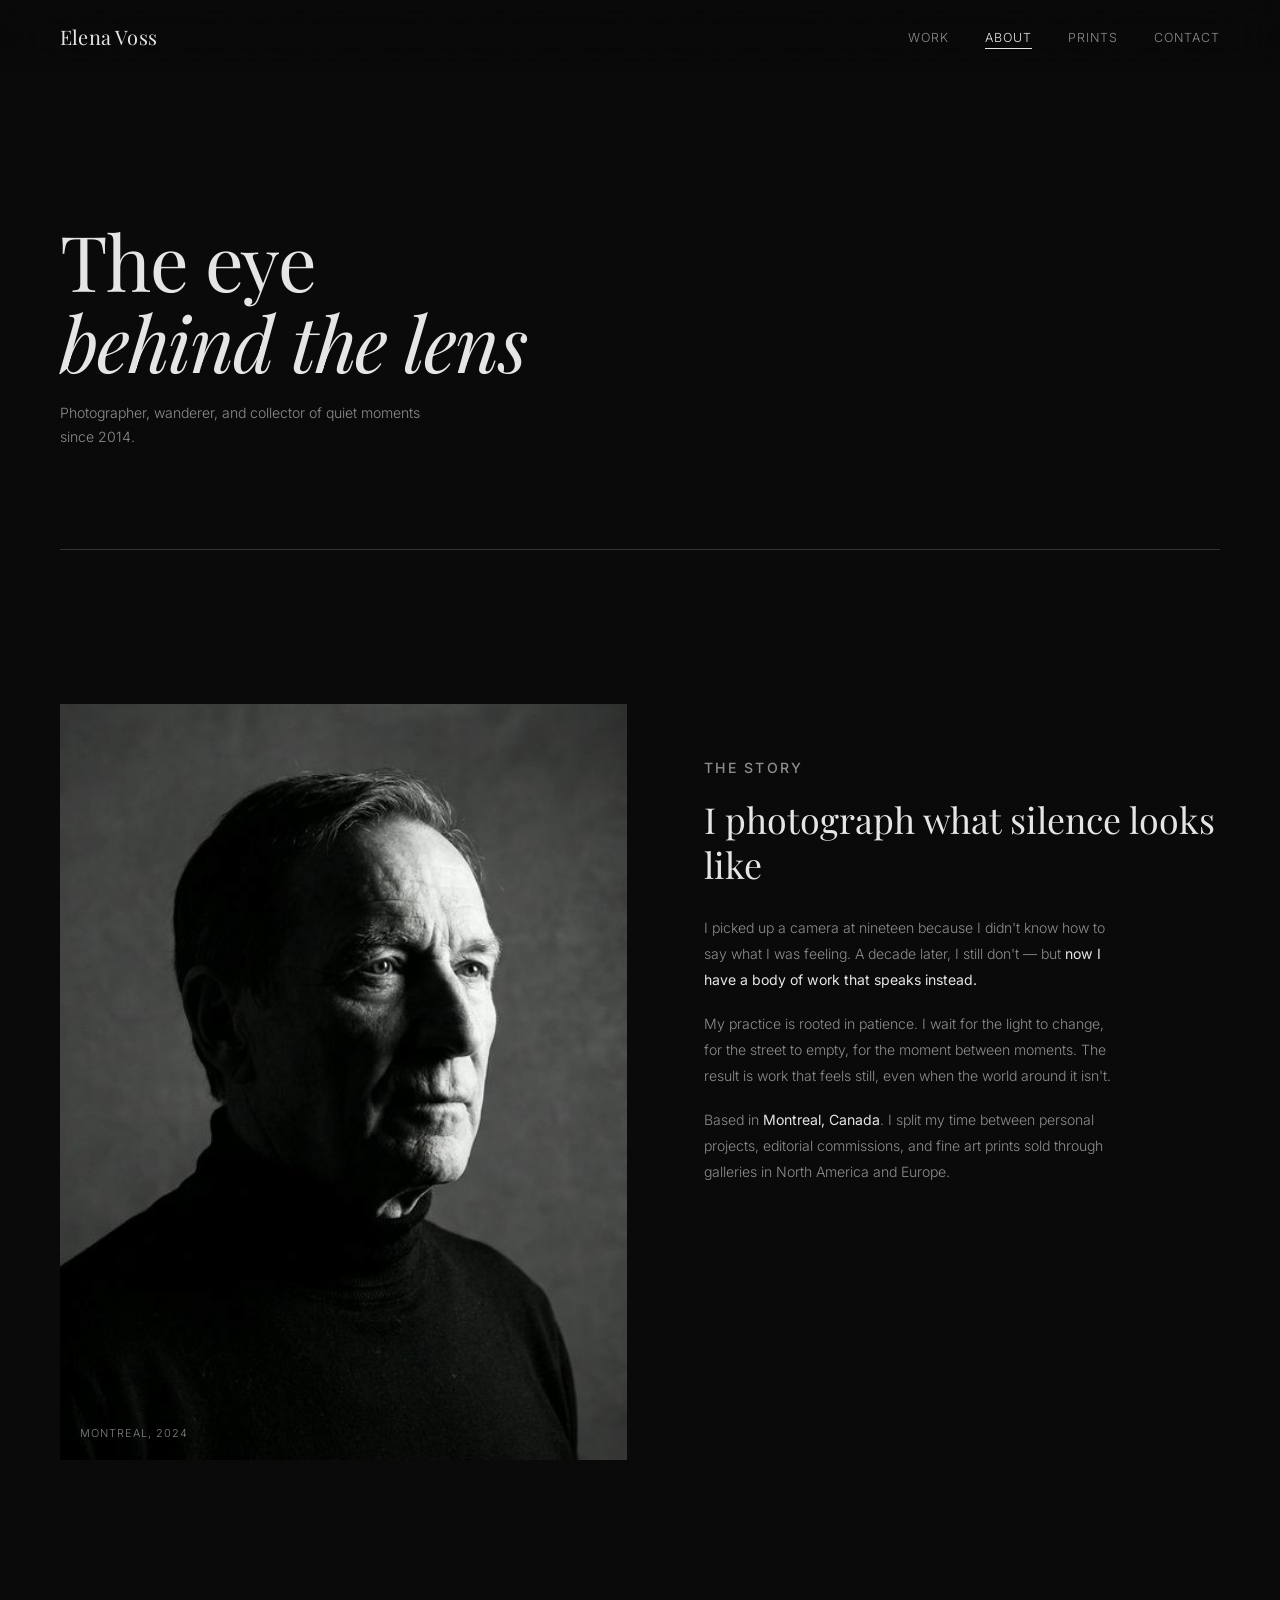
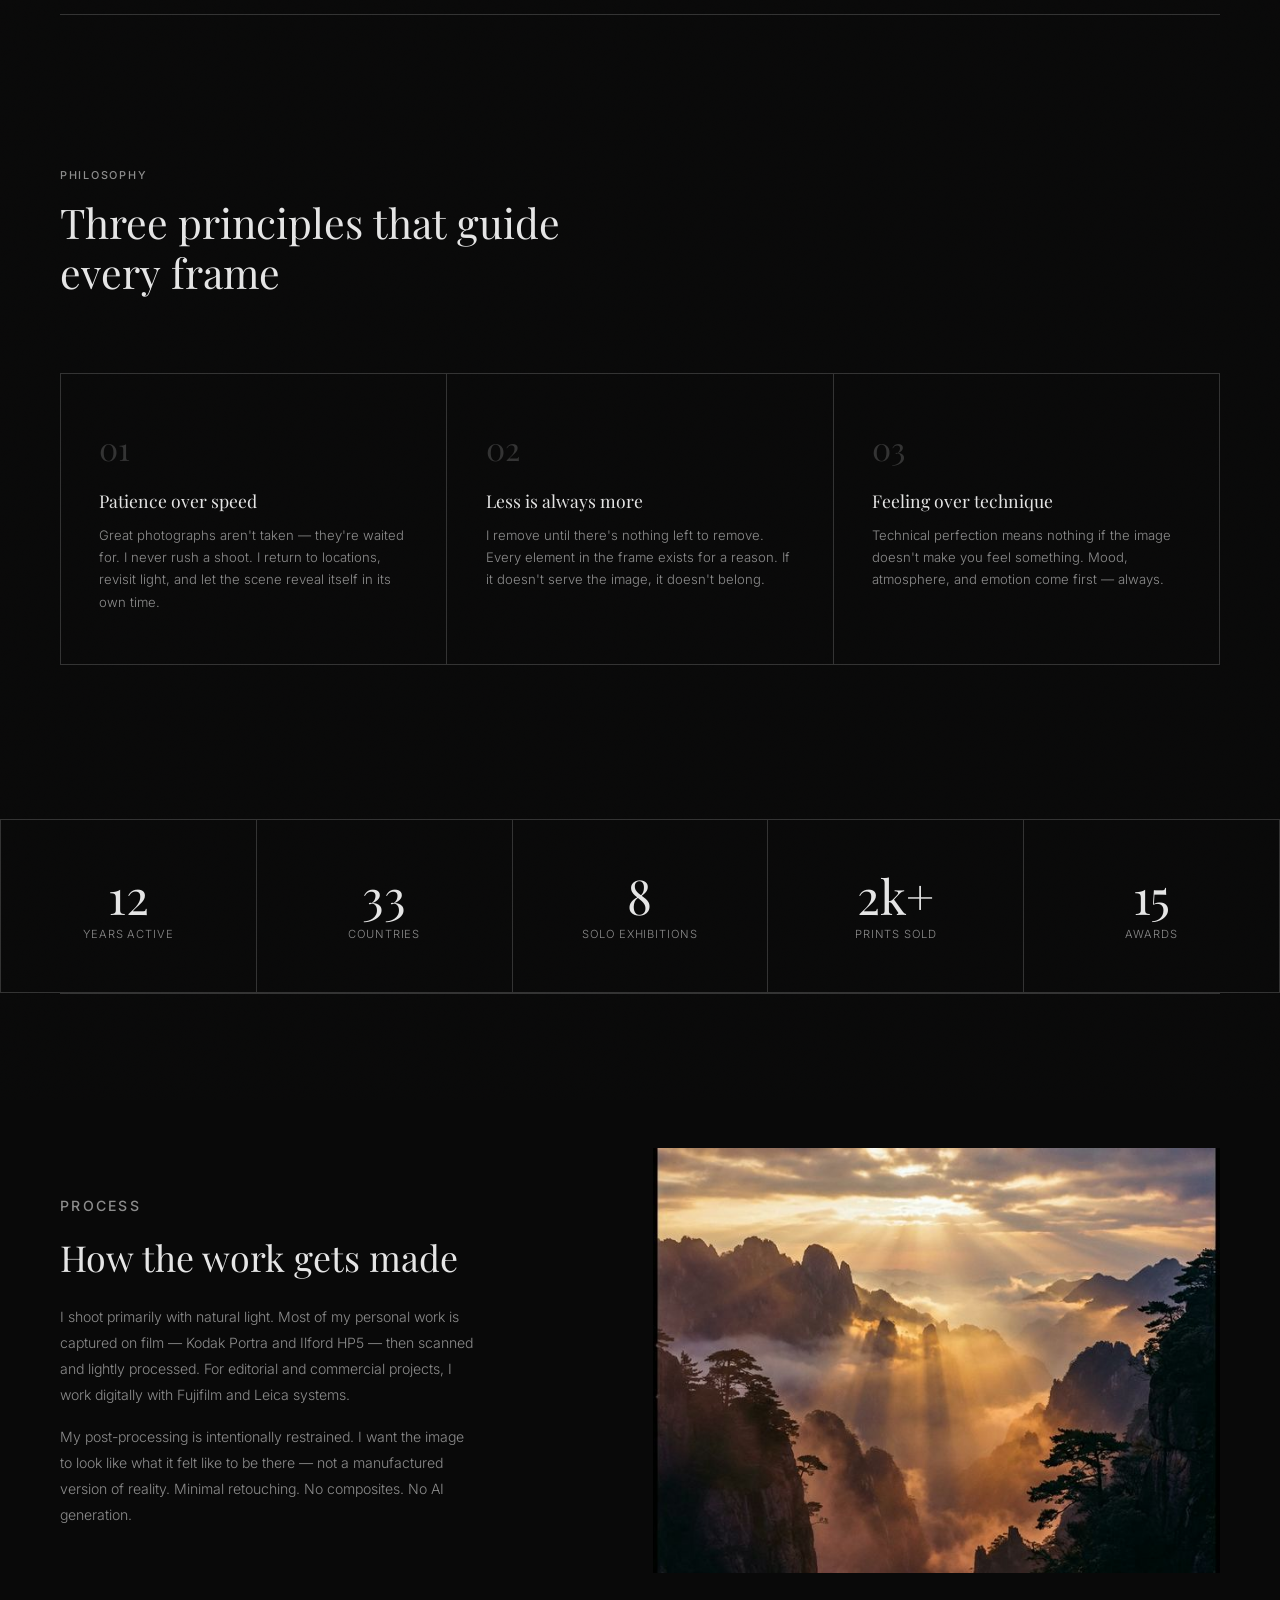
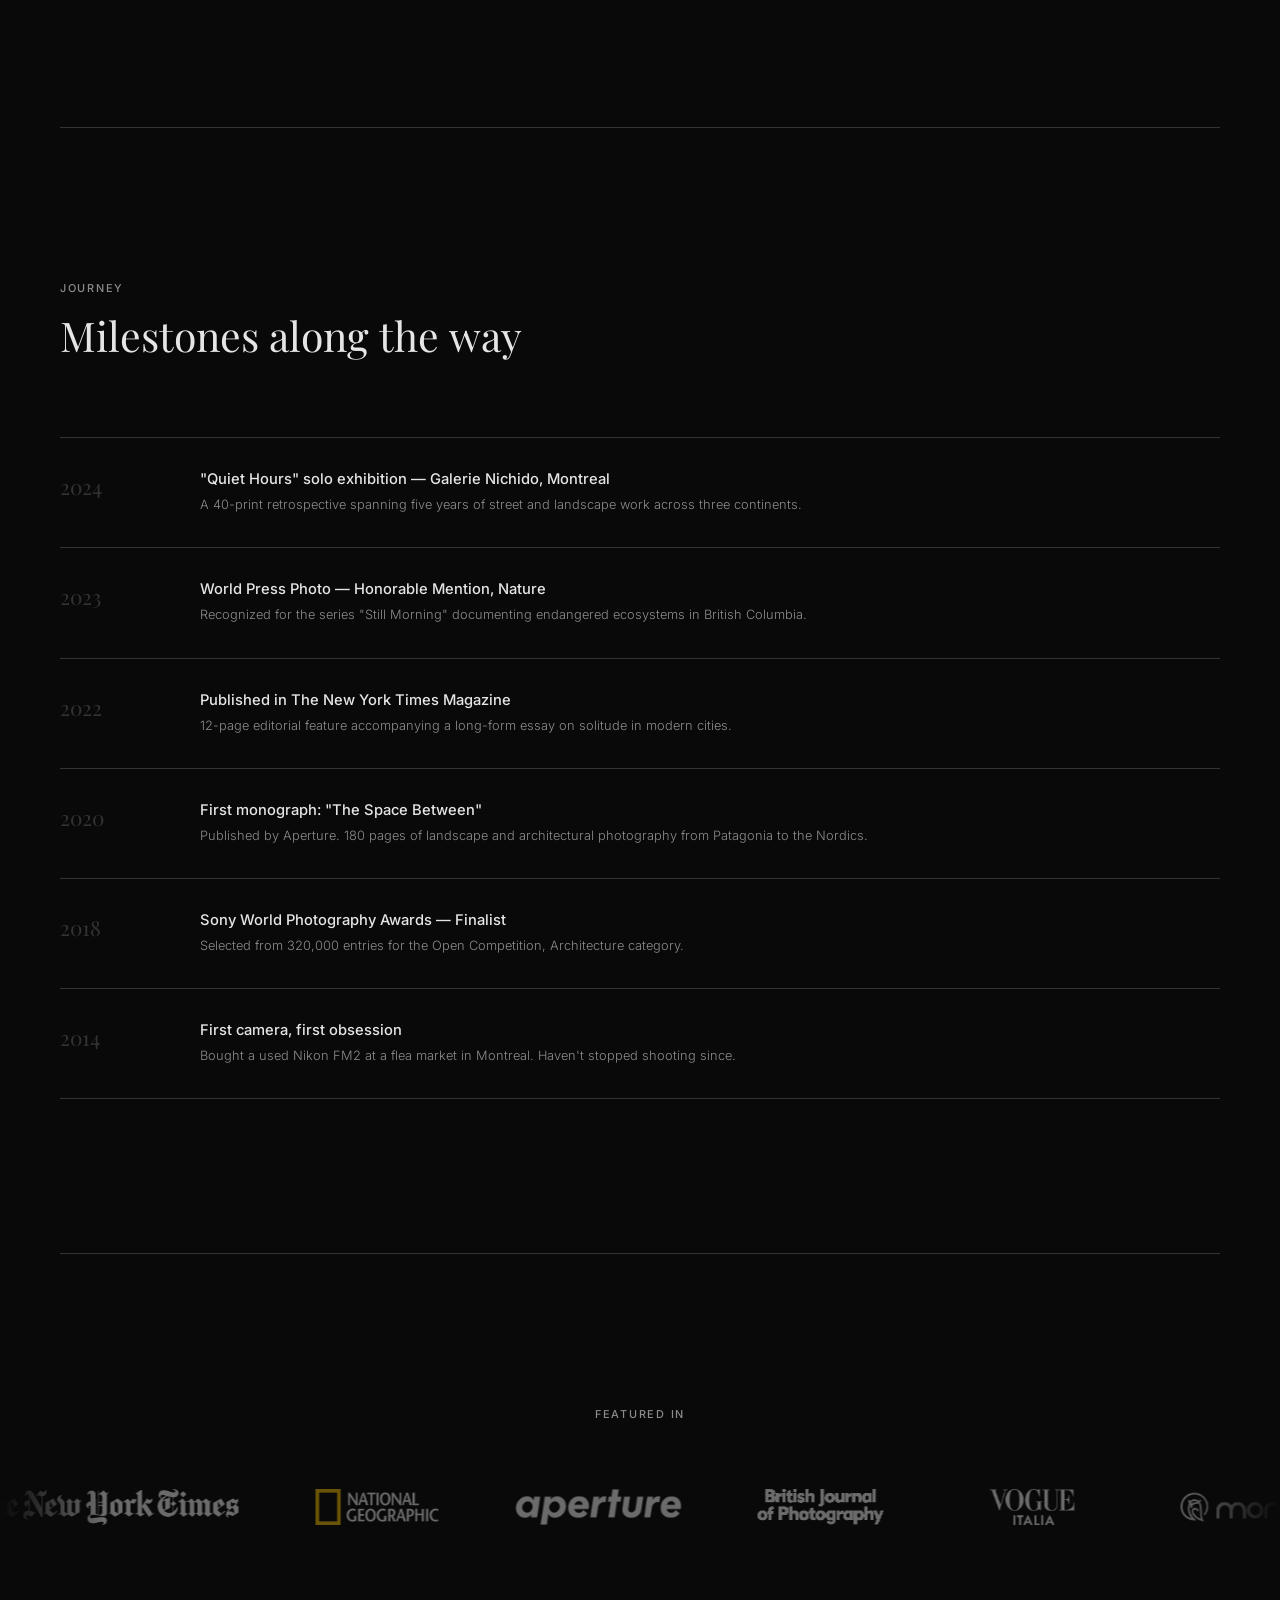
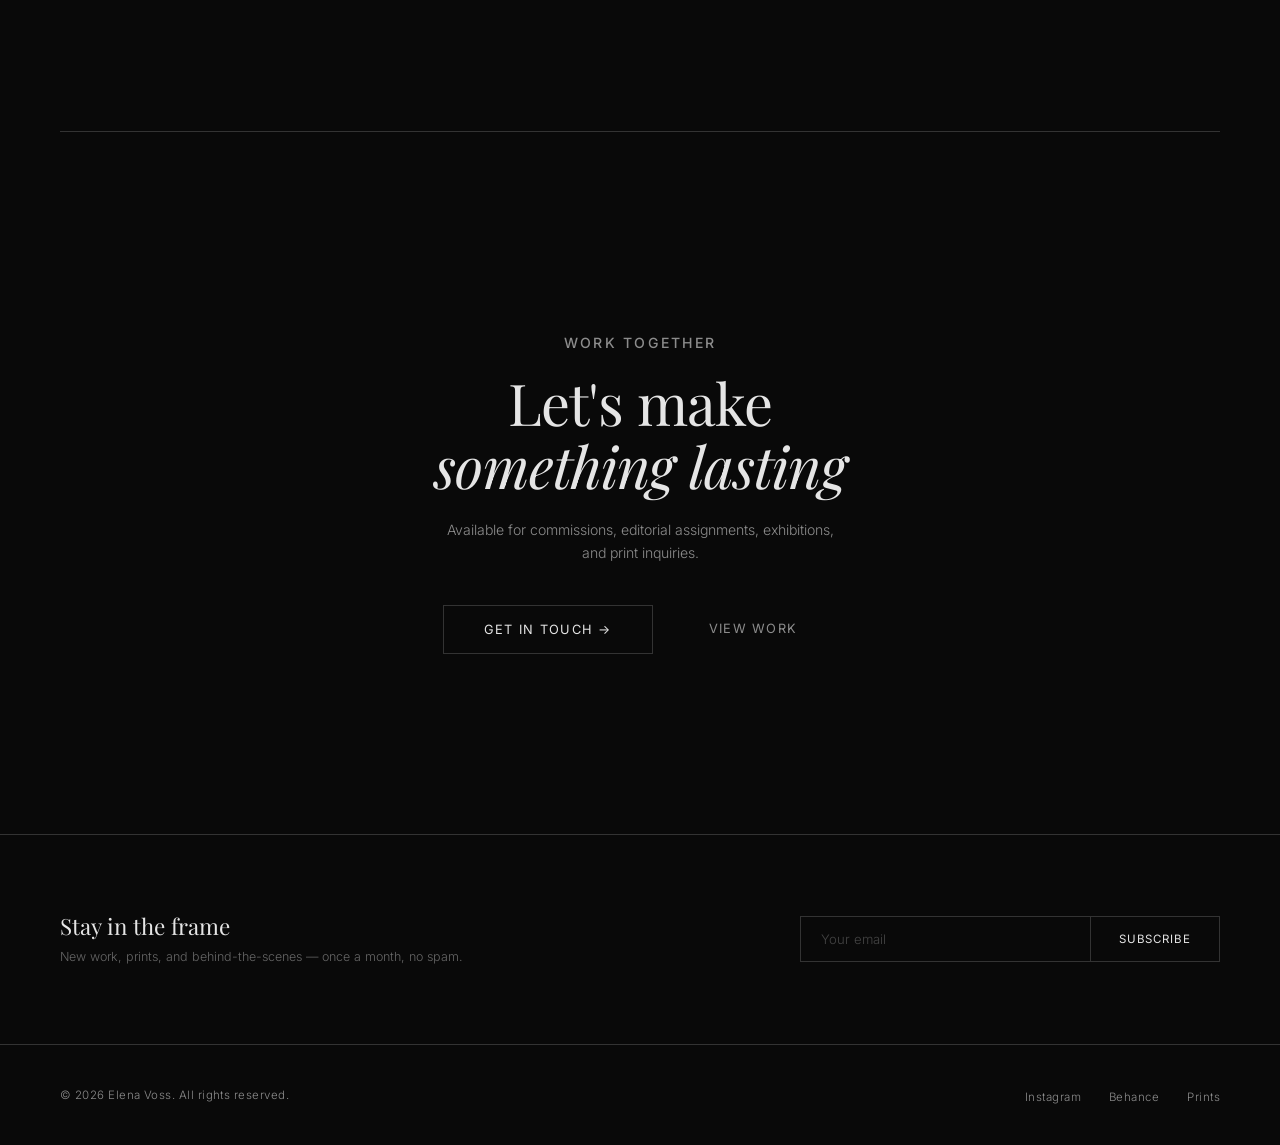
==== about.html @ 331b64f7 "Elena Voss Portfolio - Initial deployment" ====
<!DOCTYPE html>
<html lang="en">

<head>
    <meta charset="UTF-8" />
    <meta name="viewport" content="width=device-width, initial-scale=1.0" />
    <meta name="description"
        content="About Elena Voss — photographer, visual storyteller, and observer of quiet moments." />
    <title>About — Elena Voss</title>
    <link rel="preconnect" href="https://fonts.googleapis.com" />
    <link rel="preconnect" href="https://fonts.gstatic.com" crossorigin />
    <link
        href="https://fonts.googleapis.com/css2?family=Inter:wght@300;400;500&family=Playfair+Display:ital,wght@0,400;1,400&display=swap"
        rel="stylesheet" />
    <link rel="stylesheet" href="shared.css" />
    <style>
        /* ───── Reset & Tokens (shared) ───── */
        *,
        *::before,
        *::after {
            margin: 0;
            padding: 0;
            box-sizing: border-box;
        }

        :root {
            --bg: #090909;
            --fg: #e5e5e5;
            --muted: #8c8c8c;
            --subtle: #333;
            --accent: #d4d4d4;
            --serif: 'Playfair Display', Georgia, serif;
            --sans: 'Inter', system-ui, sans-serif;
            --ease: cubic-bezier(.4, 0, .2, 1);
        }

        html {
            scroll-behavior: smooth;
        }

        body {
            background: var(--bg);
            color: var(--fg);
            font-family: var(--sans);
            font-weight: 300;
            -webkit-font-smoothing: antialiased;
            overflow-x: hidden;
        }

        ::selection {
            background: #fff;
            color: #000;
        }

        a {
            color: inherit;
            text-decoration: none;
        }

        img {
            display: block;
            width: 100%;
            height: 100%;
            object-fit: cover;
        }

        /* ───── Navigation ───── */
        nav {
            position: fixed;
            inset: 0 0 auto 0;
            z-index: 100;
            backdrop-filter: blur(24px) saturate(1.3);
            -webkit-backdrop-filter: blur(24px) saturate(1.3);
            background: rgba(9, 9, 9, .65);
        }

        .nav-inner {
            max-width: 1400px;
            margin: 0 auto;
            padding: 0 clamp(24px, 5vw, 60px);
            height: 72px;
            display: flex;
            align-items: center;
            justify-content: space-between;
        }

        .logo {
            font-family: var(--serif);
            font-size: 1.25rem;
            font-weight: 400;
            letter-spacing: .01em;
        }

        .nav-links {
            display: flex;
            gap: 36px;
            list-style: none;
        }

        .nav-links a {
            font-size: .78rem;
            letter-spacing: .08em;
            text-transform: uppercase;
            color: var(--muted);
            transition: color .3s var(--ease);
            position: relative;
        }

        .nav-links a::after {
            content: '';
            position: absolute;
            bottom: -4px;
            left: 0;
            width: 0;
            height: 1px;
            background: var(--fg);
            transition: width .3s var(--ease);
        }

        .nav-links a:hover {
            color: var(--fg);
        }

        .nav-links a:hover::after {
            width: 100%;
        }

        .nav-links a.active {
            color: var(--fg);
        }

        .nav-links a.active::after {
            width: 100%;
        }

        /* ───── Layout helpers ───── */
        .pad {
            max-width: 1400px;
            margin: 0 auto;
            padding: 0 clamp(24px, 5vw, 60px);
        }

        .section {
            padding: clamp(80px, 12vw, 160px) 0;
        }

        .divider {
            height: 1px;
            background: var(--subtle);
        }

        .section-label {
            font-size: .68rem;
            font-weight: 500;
            letter-spacing: .16em;
            text-transform: uppercase;
            color: var(--muted);
            margin-bottom: 16px;
        }

        /* ───── Page Hero (compact) ───── */
        .page-hero {
            padding-top: clamp(140px, 18vw, 220px);
            padding-bottom: clamp(60px, 8vw, 100px);
        }

        .page-hero h1 {
            font-family: var(--serif);
            font-weight: 400;
            font-size: clamp(2.6rem, 6vw, 5.5rem);
            line-height: 1.05;
            letter-spacing: -.02em;
        }

        .page-hero h1 em {
            font-style: italic;
        }

        .page-hero .subtitle {
            margin-top: 20px;
            font-size: .88rem;
            color: var(--muted);
            max-width: 40ch;
            line-height: 1.7;
        }

        /* ───── Intro Split ───── */
        .intro-grid {
            display: grid;
            grid-template-columns: 1.1fr 1fr;
            gap: clamp(40px, 6vw, 100px);
            align-items: start;
        }

        .intro-image {
            aspect-ratio: 3 / 4;
            overflow: hidden;
            position: relative;
        }

        .intro-image img {
            transition: transform .7s var(--ease);
        }

        .intro-image:hover img {
            transform: scale(1.03);
        }

        .intro-image-caption {
            position: absolute;
            bottom: 20px;
            left: 20px;
            font-size: .68rem;
            letter-spacing: .1em;
            text-transform: uppercase;
            color: rgba(255, 255, 255, .5);
        }

        .intro-text {
            padding-top: clamp(20px, 4vw, 60px);
        }

        .intro-text h2 {
            font-family: var(--serif);
            font-weight: 400;
            font-size: clamp(1.6rem, 2.8vw, 2.4rem);
            line-height: 1.25;
            margin-bottom: 28px;
        }

        .intro-text p {
            font-size: .88rem;
            color: var(--muted);
            line-height: 1.85;
            max-width: 46ch;
        }

        .intro-text p+p {
            margin-top: 18px;
        }

        .intro-text .highlight {
            color: var(--fg);
            font-weight: 400;
        }

        /* ───── Philosophy / Values ───── */
        .values-grid {
            display: grid;
            grid-template-columns: repeat(3, 1fr);
            gap: 1px;
            background: var(--subtle);
            border: 1px solid var(--subtle);
            margin-top: clamp(48px, 6vw, 80px);
        }

        .value-card {
            background: var(--bg);
            padding: clamp(32px, 4vw, 56px) clamp(24px, 3vw, 40px);
            transition: background .35s var(--ease);
        }

        .value-card:hover {
            background: #111;
        }

        .value-num {
            font-family: var(--serif);
            font-size: 2rem;
            color: var(--subtle);
            margin-bottom: 20px;
            transition: color .35s var(--ease);
        }

        .value-card:hover .value-num {
            color: var(--fg);
        }

        .value-card h3 {
            font-family: var(--serif);
            font-weight: 400;
            font-size: 1.1rem;
            margin-bottom: 12px;
        }

        .value-card p {
            font-size: .82rem;
            color: var(--muted);
            line-height: 1.7;
        }

        /* ───── Timeline ───── */
        .timeline {
            margin-top: clamp(48px, 6vw, 80px);
        }

        .timeline-item {
            display: grid;
            grid-template-columns: 100px 1fr;
            gap: 40px;
            padding: 32px 0;
            border-bottom: 1px solid var(--subtle);
            transition: background .3s var(--ease);
        }

        .timeline-item:first-child {
            border-top: 1px solid var(--subtle);
        }

        .timeline-item:hover {
            background: rgba(255, 255, 255, .015);
        }

        .timeline-year {
            font-family: var(--serif);
            font-size: 1.3rem;
            color: var(--subtle);
            padding-top: 2px;
            transition: color .3s var(--ease);
        }

        .timeline-item:hover .timeline-year {
            color: var(--fg);
        }

        .timeline-content h3 {
            font-weight: 500;
            font-size: .92rem;
            margin-bottom: 6px;
        }

        .timeline-content p {
            font-size: .8rem;
            color: var(--muted);
            line-height: 1.65;
        }

        /* ───── Gear / Process ───── */
        .process-grid {
            display: grid;
            grid-template-columns: 1fr 1.1fr;
            gap: clamp(40px, 6vw, 100px);
            align-items: center;
        }

        .process-text h2 {
            font-family: var(--serif);
            font-weight: 400;
            font-size: clamp(1.6rem, 2.8vw, 2.4rem);
            line-height: 1.25;
            margin-bottom: 24px;
        }

        .process-text p {
            font-size: .88rem;
            color: var(--muted);
            line-height: 1.85;
            max-width: 46ch;
        }

        .process-text p+p {
            margin-top: 16px;
        }

        .process-image {
            aspect-ratio: 4 / 3;
            overflow: hidden;
        }

        .process-image img {
            transition: transform .7s var(--ease);
        }

        .process-image:hover img {
            transform: scale(1.03);
        }

        /* ───── Stats Bar ───── */
        .stats-bar {
            display: flex;
            gap: 1px;
            background: var(--subtle);
            border: 1px solid var(--subtle);
        }

        .stat {
            flex: 1;
            background: var(--bg);
            padding: clamp(32px, 4vw, 52px) 24px;
            text-align: center;
            transition: background .35s var(--ease);
        }

        .stat:hover {
            background: #111;
        }

        .stat-value {
            font-family: var(--serif);
            font-size: clamp(2rem, 4vw, 3rem);
            line-height: 1;
        }

        .stat-label {
            margin-top: 8px;
            font-size: .7rem;
            color: var(--muted);
            letter-spacing: .08em;
            text-transform: uppercase;
        }

        /* ───── Clients / Publications ───── */
        .logos-row {
            margin-top: clamp(48px, 6vw, 80px);
            display: flex;
            justify-content: space-between;
            align-items: center;
            gap: 24px;
            flex-wrap: wrap;
        }

        .logo-item {
            font-size: .82rem;
            letter-spacing: .08em;
            text-transform: uppercase;
            color: var(--subtle);
            transition: color .35s var(--ease);
            white-space: nowrap;
        }

        .logo-item:hover {
            color: var(--fg);
        }

        /* ───── CTA ───── */
        .cta {
            text-align: center;
            padding: clamp(100px, 14vw, 200px) 24px;
        }

        .cta h2 {
            font-family: var(--serif);
            font-weight: 400;
            font-size: clamp(2rem, 4.5vw, 3.6rem);
            line-height: 1.1;
            letter-spacing: -.015em;
        }

        .cta h2 em {
            font-style: italic;
        }

        .cta p {
            margin-top: 20px;
            font-size: .88rem;
            color: var(--muted);
            max-width: 44ch;
            margin-inline: auto;
            line-height: 1.7;
        }

        .cta-actions {
            margin-top: 40px;
            display: flex;
            gap: 16px;
            justify-content: center;
            flex-wrap: wrap;
        }

        .btn-outline {
            padding: 16px 40px;
            border: 1px solid var(--subtle);
            background: transparent;
            color: var(--fg);
            font-family: var(--sans);
            font-size: .8rem;
            font-weight: 400;
            letter-spacing: .1em;
            text-transform: uppercase;
            cursor: pointer;
            transition: background .35s var(--ease), border-color .35s var(--ease);
        }

        .btn-outline:hover {
            background: var(--fg);
            color: var(--bg);
            border-color: var(--fg);
        }

        .btn-ghost {
            padding: 16px 40px;
            border: none;
            background: transparent;
            color: var(--muted);
            font-family: var(--sans);
            font-size: .8rem;
            font-weight: 400;
            letter-spacing: .1em;
            text-transform: uppercase;
            cursor: pointer;
            transition: color .35s var(--ease);
        }

        .btn-ghost:hover {
            color: var(--fg);
        }

        /* ───── Footer ───── */
        footer {
            border-top: 1px solid var(--subtle);
            padding: 40px 0;
        }

        .footer-inner {
            max-width: 1400px;
            margin: 0 auto;
            padding: 0 clamp(24px, 5vw, 60px);
            display: flex;
            align-items: center;
            justify-content: space-between;
            flex-wrap: wrap;
            gap: 16px;
        }

        .footer-copy {
            font-size: .72rem;
            color: var(--muted);
            letter-spacing: .04em;
        }

        .footer-links {
            display: flex;
            gap: 28px;
            list-style: none;
        }

        .footer-links a {
            font-size: .72rem;
            color: var(--muted);
            letter-spacing: .04em;
            transition: color .3s var(--ease);
        }

        .footer-links a:hover {
            color: var(--fg);
        }

        /* ───── Reveal ───── */
        .reveal {
            opacity: 0;
            transform: translateY(28px);
            transition: opacity .8s var(--ease), transform .8s var(--ease);
        }

        .reveal.visible {
            opacity: 1;
            transform: translateY(0);
        }

        /* ───── Responsive ───── */
        @media (max-width: 900px) {
            .intro-grid {
                grid-template-columns: 1fr;
            }

            .intro-text {
                padding-top: 0;
            }

            .values-grid {
                grid-template-columns: 1fr;
            }

            .process-grid {
                grid-template-columns: 1fr;
            }

            .stats-bar {
                flex-direction: column;
            }

            .timeline-item {
                grid-template-columns: 80px 1fr;
                gap: 20px;
            }
        }

        @media (max-width: 600px) {
            .nav-links {
                display: none;
            }

            .logos-row {
                justify-content: center;
            }
        }
    </style>
</head>

<body>

    <!-- Shared Enhancements -->
    <div class="page-loader">
        <span class="loader-logo">Elena Voss</span>
        <span class="loader-line"></span>
    </div>
    <div class="scroll-progress"></div>
    <div class="grain"></div>
    <div class="custom-cursor"></div>
    <button class="back-to-top" aria-label="Back to top">↑</button>

    <!-- Nav -->
    <nav>
        <div class="nav-inner">
            <a href="index.html" class="logo">Elena Voss</a>
            <ul class="nav-links">
                <li><a href="work.html">Work</a></li>
                <li><a href="about.html" class="active">About</a></li>
                <li><a href="prints.html">Prints</a></li>
                <li><a href="contact.html">Contact</a></li>
            </ul>
            <button class="hamburger" aria-label="Menu" aria-expanded="false" aria-controls="mobile-menu"><span></span><span></span><span></span></button>
        </div>
    </nav>

    <!-- Mobile Menu -->
    <div class="mobile-menu" id="mobile-menu">
        <a href="work.html">Work</a>
        <a href="about.html" class="active">About</a>
        <a href="prints.html">Prints</a>
        <a href="contact.html">Contact</a>
        <div class="mobile-menu-social">
            <a href="https://instagram.com/elenavoss">Instagram</a>
            <a href="https://behance.net/elenavoss">Behance</a>
        </div>
    </div>

    <main>
    <!-- Page Hero -->
    <section class="page-hero pad">
        <h1 class="reveal">The eye<br /><em>behind the lens</em></h1>
        <p class="subtitle reveal">Photographer, wanderer, and collector of quiet moments since 2014.</p>
    </section>

    <div class="pad">
        <div class="divider"></div>
    </div>

    <!-- Intro -->
    <section class="section">
        <div class="pad">
            <div class="intro-grid">
                <div class="intro-image reveal">
                    <img src="images/portrait.png" alt="Elena Voss" />
                    <span class="intro-image-caption">Montreal, 2024</span>
                </div>
                <div class="intro-text reveal">
                    <p class="section-label">The Story</p>
                    <h2>I photograph what silence looks like</h2>
                    <p>I picked up a camera at nineteen because I didn't know how to say what I was feeling. A decade
                        later, I still don't — but <span class="highlight">now I have a body of work that speaks
                            instead.</span></p>
                    <p>My practice is rooted in patience. I wait for the light to change, for the street to empty, for
                        the moment between moments. The result is work that feels still, even when the world around it
                        isn't.</p>
                    <p>Based in <span class="highlight">Montreal, Canada</span>. I split my time between personal
                        projects, editorial commissions, and fine art prints sold through galleries in North America and
                        Europe.</p>
                </div>
            </div>
        </div>
    </section>

    <div class="pad">
        <div class="divider"></div>
    </div>

    <!-- Philosophy -->
    <section class="section">
        <div class="pad">
            <p class="section-label reveal">Philosophy</p>
            <h2 class="reveal"
                style="font-family:var(--serif);font-weight:400;font-size:clamp(1.8rem,3.2vw,2.8rem);line-height:1.2;max-width:22ch;">
                Three principles that guide every frame</h2>

            <div class="values-grid reveal">
                <div class="value-card">
                    <div class="value-num">01</div>
                    <h3>Patience over speed</h3>
                    <p>Great photographs aren't taken — they're waited for. I never rush a shoot. I return to locations,
                        revisit light, and let the scene reveal itself in its own time.</p>
                </div>
                <div class="value-card">
                    <div class="value-num">02</div>
                    <h3>Less is always more</h3>
                    <p>I remove until there's nothing left to remove. Every element in the frame exists for a reason. If
                        it doesn't serve the image, it doesn't belong.</p>
                </div>
                <div class="value-card">
                    <div class="value-num">03</div>
                    <h3>Feeling over technique</h3>
                    <p>Technical perfection means nothing if the image doesn't make you feel something. Mood,
                        atmosphere, and emotion come first — always.</p>
                </div>
            </div>
        </div>
    </section>

    <!-- Stats Bar -->
    <div class="stats-bar reveal">
        <div class="stat">
            <div class="stat-value">12</div>
            <div class="stat-label">Years Active</div>
        </div>
        <div class="stat">
            <div class="stat-value">34</div>
            <div class="stat-label">Countries</div>
        </div>
        <div class="stat">
            <div class="stat-value">8</div>
            <div class="stat-label">Solo Exhibitions</div>
        </div>
        <div class="stat">
            <div class="stat-value">2k+</div>
            <div class="stat-label">Prints Sold</div>
        </div>
        <div class="stat">
            <div class="stat-value">16</div>
            <div class="stat-label">Awards</div>
        </div>
    </div>

    <div class="pad">
        <div class="divider" style="margin-top:0;"></div>
    </div>

    <!-- Process -->
    <section class="section">
        <div class="pad">
            <div class="process-grid">
                <div class="process-text reveal">
                    <p class="section-label">Process</p>
                    <h2>How the work gets made</h2>
                    <p>I shoot primarily with natural light. Most of my personal work is captured on film — Kodak Portra
                        and Ilford HP5 — then scanned and lightly processed. For editorial and commercial projects, I
                        work digitally with Fujifilm and Leica systems.</p>
                    <p>My post-processing is intentionally restrained. I want the image to look like what it felt like
                        to be there — not a manufactured version of reality. Minimal retouching. No composites. No AI
                        generation.</p>
                </div>
                <div class="process-image reveal">
                    <img src="images/landscape.png" alt="Mountain landscape" />
                </div>
            </div>
        </div>
    </section>

    <div class="pad">
        <div class="divider"></div>
    </div>

    <!-- Journey / Timeline -->
    <section class="section">
        <div class="pad">
            <p class="section-label reveal">Journey</p>
            <h2 class="reveal"
                style="font-family:var(--serif);font-weight:400;font-size:clamp(1.8rem,3.2vw,2.8rem);line-height:1.2;margin-bottom:0;">
                Milestones along the way</h2>

            <div class="timeline reveal">
                <div class="timeline-item">
                    <div class="timeline-year">2024</div>
                    <div class="timeline-content">
                        <h3>"Quiet Hours" solo exhibition — Galerie Nichido, Montreal</h3>
                        <p>A 40-print retrospective spanning five years of street and landscape work across three
                            continents.</p>
                    </div>
                </div>
                <div class="timeline-item">
                    <div class="timeline-year">2023</div>
                    <div class="timeline-content">
                        <h3>World Press Photo — Honorable Mention, Nature</h3>
                        <p>Recognized for the series "Still Morning" documenting endangered ecosystems in British
                            Columbia.</p>
                    </div>
                </div>
                <div class="timeline-item">
                    <div class="timeline-year">2022</div>
                    <div class="timeline-content">
                        <h3>Published in The New York Times Magazine</h3>
                        <p>12-page editorial feature accompanying a long-form essay on solitude in modern cities.</p>
                    </div>
                </div>
                <div class="timeline-item">
                    <div class="timeline-year">2020</div>
                    <div class="timeline-content">
                        <h3>First monograph: "The Space Between"</h3>
                        <p>Published by Aperture. 180 pages of landscape and architectural photography from Patagonia to
                            the Nordics.</p>
                    </div>
                </div>
                <div class="timeline-item">
                    <div class="timeline-year">2018</div>
                    <div class="timeline-content">
                        <h3>Sony World Photography Awards — Finalist</h3>
                        <p>Selected from 320,000 entries for the Open Competition, Architecture category.</p>
                    </div>
                </div>
                <div class="timeline-item">
                    <div class="timeline-year">2014</div>
                    <div class="timeline-content">
                        <h3>First camera, first obsession</h3>
                        <p>Bought a used Nikon FM2 at a flea market in Montreal. Haven't stopped shooting since.</p>
                    </div>
                </div>
            </div>
        </div>
    </section>

    <div class="pad">
        <div class="divider"></div>
    </div>

    <!-- Featured In — Marquee -->
    <section class="section">
        <div class="pad">
            <p class="section-label reveal" style="text-align:center;">Featured In</p>
        </div>

        <div class="marquee reveal">
            <div class="marquee-track">
                <!-- Set 1 -->
                <div class="marquee-item"><img src="images/NYTimes.svg" alt="The New York Times" /></div>
                <div class="marquee-item"><img src="images/natgeo.png" alt="National Geographic" /></div>
                <div class="marquee-item"><img src="images/aperture.svg" alt="Aperture" /></div>
                <div class="marquee-item"><img src="images/bjp.svg" alt="British Journal of Photography" /></div>
                <div class="marquee-item"><img src="images/vogueitalia.svg" alt="Vogue Italia" /></div>
                <div class="marquee-item"><img src="images/monocle.svg" alt="Monocle" /></div>
                <div class="marquee-item"><img src="images/sony.png" alt="Sony" /></div>
                <!-- Set 2 (duplicate for seamless loop) -->
                <div class="marquee-item"><img src="images/NYTimes.svg" alt="The New York Times" /></div>
                <div class="marquee-item"><img src="images/natgeo.png" alt="National Geographic" /></div>
                <div class="marquee-item"><img src="images/aperture.svg" alt="Aperture" /></div>
                <div class="marquee-item"><img src="images/bjp.svg" alt="British Journal of Photography" /></div>
                <div class="marquee-item"><img src="images/vogueitalia.svg" alt="Vogue Italia" /></div>
                <div class="marquee-item"><img src="images/monocle.svg" alt="Monocle" /></div>
                <div class="marquee-item"><img src="images/sony.png" alt="Sony" /></div>
            </div>
        </div>
    </section>

    <div class="pad">
        <div class="divider"></div>
    </div>

    <!-- CTA -->
    <section class="cta">
        <p class="section-label reveal">Work Together</p>
        <h2 class="reveal">Let's make<br /><em>something lasting</em></h2>
        <p class="reveal">Available for commissions, editorial assignments, exhibitions, and print inquiries.</p>
        <div class="cta-actions reveal">
            <a href="mailto:hello@elenavoss.com" class="btn-outline">Get in Touch →</a>
            <a href="work.html" class="btn-ghost">View Work</a>
        </div>
    </section>

    <!-- Newsletter -->
    <div class="newsletter-bar">
        <div class="newsletter-inner">
            <div class="newsletter-text">
                <h3>Stay in the frame</h3>
                <p>New work, prints, and behind-the-scenes — once a month, no spam.</p>
            </div>
            <form class="newsletter-form" onsubmit="return false;">
                <input type="email" placeholder="Your email" required aria-label="Email Address" />
                <button type="submit">Subscribe</button>
            </form>
        </div>
    </div>
    </main>

    <!-- Footer -->
    <footer>
        <div class="footer-inner">
            <span class="footer-copy">© 2026 Elena Voss. All rights reserved.</span>
            <ul class="footer-links">
                <li><a href="https://instagram.com/elenavoss">Instagram</a></li>
                <li><a href="https://behance.net/elenavoss">Behance</a></li>
                <li><a href="prints.html">Prints</a></li>
            </ul>
        </div>
    </footer>

    <script>
        const io = new IntersectionObserver((entries) => {
            entries.forEach((e) => {
                if (e.isIntersecting) {
                    e.target.classList.add('visible');
                    io.unobserve(e.target);
                }
            });
        }, { threshold: 0.12 });

        document.querySelectorAll('.reveal').forEach(el => io.observe(el));
    </script>
    <script src="shared.js"></script>

</body>

</html>
---- shared.css ----
/* ═══════════════════════════════════════════
   Elena Voss — Shared Enhancements
   Film grain · Custom cursor · Scroll progress
   Page transitions · Back-to-top · Mobile menu
   Newsletter bar
   ═══════════════════════════════════════════ */

/* ───── Page Load Transition ───── */
.page-loader {
  position: fixed;
  inset: 0;
  z-index: 9999;
  background: #090909;
  display: flex;
  flex-direction: column;
  align-items: center;
  justify-content: center;
  gap: 20px;
  transition: opacity .8s cubic-bezier(.4, 0, .2, 1) .2s, visibility .8s .2s;
}

.page-loader.done {
  opacity: 0;
  visibility: hidden;
  pointer-events: none;
}

.page-loader .loader-logo {
  font-family: 'Playfair Display', Georgia, serif;
  font-size: 1.6rem;
  font-weight: 400;
  color: #e5e5e5;
  opacity: 0;
  transform: translateY(20px) scale(.95);
  animation: loaderLogoIn .8s cubic-bezier(.16, 1, .3, 1) .1s forwards;
  letter-spacing: .04em;
}

.page-loader .loader-line {
  width: 48px;
  height: 1px;
  background: #e5e5e5;
  transform: scaleX(0);
  animation: loaderLineIn .6s cubic-bezier(.16, 1, .3, 1) .5s forwards;
}

@keyframes loaderLogoIn {
  to {
    opacity: 1;
    transform: translateY(0) scale(1);
  }
}

@keyframes loaderLineIn {
  to {
    transform: scaleX(1);
  }
}

/* ───── Scroll Progress Bar ───── */
.scroll-progress {
  position: fixed;
  top: 0;
  left: 0;
  height: 2px;
  width: 0%;
  background: linear-gradient(90deg, #e5e5e5 0%, #888 100%);
  z-index: 9998;
  transition: none;
}

/* ───── Film Grain Overlay ───── */
.grain {
  position: fixed;
  inset: 0;
  z-index: 9000;
  pointer-events: none;
  opacity: .035;
  mix-blend-mode: overlay;
}

/* ───── Focus Outline ───── */
*:focus-visible {
  outline: 2px solid rgba(255, 255, 255, 0.7);
  outline-offset: 4px;
  border-radius: 2px;
}

.grain::after {
  content: '';
  position: absolute;
  inset: -200%;
  background-image: url("data:image/svg+xml,%3Csvg viewBox='0 0 256 256' xmlns='http://www.w3.org/2000/svg'%3E%3Cfilter id='noise'%3E%3CfeTurbulence type='fractalNoise' baseFrequency='0.85' numOctaves='4' stitchTiles='stitch'/%3E%3C/filter%3E%3Crect width='100%25' height='100%25' filter='url(%23noise)'/%3E%3C/svg%3E");
  background-size: 200px;
  animation: grainShift 0.5s steps(6) infinite;
}

@keyframes grainShift {

  0%,
  100% {
    transform: translate(0, 0);
  }

  20% {
    transform: translate(-5%, -5%);
  }

  40% {
    transform: translate(3%, -3%);
  }

  60% {
    transform: translate(-3%, 5%);
  }

  80% {
    transform: translate(5%, 2%);
  }
}

/* ───── Custom Cursor ───── */
@media (hover: hover) and (pointer: fine) {
  .custom-cursor {
    position: fixed;
    width: 12px;
    height: 12px;
    border: 1.5px solid rgba(229, 229, 229, .5);
    border-radius: 50%;
    pointer-events: none;
    z-index: 9997;
    transform: translate(-50%, -50%);
    transition: width .25s cubic-bezier(.4, 0, .2, 1),
      height .25s cubic-bezier(.4, 0, .2, 1),
      border-color .25s cubic-bezier(.4, 0, .2, 1),
      background .25s cubic-bezier(.4, 0, .2, 1),
      opacity .25s;
    mix-blend-mode: difference;
    opacity: 0;
  }

  .custom-cursor.visible {
    opacity: 1;
  }

  .custom-cursor.hover {
    width: 48px;
    height: 48px;
    border-color: rgba(229, 229, 229, .35);
    background: rgba(229, 229, 229, .06);
  }

  .custom-cursor.click {
    width: 8px;
    height: 8px;
    border-color: #fff;
    background: rgba(255, 255, 255, .15);
  }

  body {
    cursor: none;
  }

  a,
  button,
  [data-lb],
  .gallery-item,
  .product-card,
  .work-item,
  .cat-item,
  .cat-cell,
  .faq-item,
  .series-row,
  .strip-item,
  .featured-strip-item,
  .featured-hero-img,
  input,
  textarea,
  select {
    cursor: none;
  }
}

/* ───── Back to Top ───── */
.back-to-top {
  position: fixed;
  bottom: 32px;
  right: 32px;
  width: 44px;
  height: 44px;
  border: 1px solid #333;
  background: rgba(9, 9, 9, .8);
  backdrop-filter: blur(12px);
  color: #666;
  display: flex;
  align-items: center;
  justify-content: center;
  font-size: .8rem;
  z-index: 90;
  opacity: 0;
  visibility: hidden;
  transform: translateY(12px);
  transition: opacity .35s cubic-bezier(.4, 0, .2, 1),
    visibility .35s,
    transform .35s cubic-bezier(.4, 0, .2, 1),
    border-color .3s,
    color .3s;
}

.back-to-top.visible {
  opacity: 1;
  visibility: visible;
  transform: translateY(0);
}

.back-to-top:hover {
  border-color: #e5e5e5;
  color: #e5e5e5;
}

/* ───── Mobile Menu ───── */
.hamburger {
  display: none;
  background: none;
  border: none;
  width: 28px;
  height: 20px;
  position: relative;
  z-index: 110;
  cursor: pointer;
}

.hamburger span {
  display: block;
  width: 100%;
  height: 1.5px;
  background: #e5e5e5;
  position: absolute;
  left: 0;
  transition: all .35s cubic-bezier(.4, 0, .2, 1);
}

.hamburger span:nth-child(1) {
  top: 0;
}

.hamburger span:nth-child(2) {
  top: 50%;
  transform: translateY(-50%);
}

.hamburger span:nth-child(3) {
  bottom: 0;
}

.hamburger.open span:nth-child(1) {
  top: 50%;
  transform: translateY(-50%) rotate(45deg);
}

.hamburger.open span:nth-child(2) {
  opacity: 0;
}

.hamburger.open span:nth-child(3) {
  bottom: auto;
  top: 50%;
  transform: translateY(-50%) rotate(-45deg);
}

.mobile-menu {
  position: fixed;
  inset: 0;
  z-index: 105;
  background: rgba(9, 9, 9, .96);
  backdrop-filter: blur(32px);
  display: flex;
  flex-direction: column;
  align-items: center;
  justify-content: center;
  gap: 0;
  opacity: 0;
  visibility: hidden;
  transition: opacity .4s cubic-bezier(.4, 0, .2, 1), visibility .4s;
}

.mobile-menu.open {
  opacity: 1;
  visibility: visible;
}

.mobile-menu a {
  font-family: 'Playfair Display', Georgia, serif;
  font-size: clamp(1.8rem, 5vw, 2.8rem);
  font-weight: 400;
  color: #666;
  padding: 16px 0;
  display: block;
  transition: color .3s cubic-bezier(.4, 0, .2, 1), transform .3s cubic-bezier(.4, 0, .2, 1);
  transform: translateY(20px);
  opacity: 0;
}

.mobile-menu.open a {
  opacity: 1;
  transform: translateY(0);
}

.mobile-menu.open a:nth-child(1) {
  transition-delay: .05s;
}

.mobile-menu.open a:nth-child(2) {
  transition-delay: .1s;
}

.mobile-menu.open a:nth-child(3) {
  transition-delay: .15s;
}

.mobile-menu.open a:nth-child(4) {
  transition-delay: .2s;
}

.mobile-menu a:hover,
.mobile-menu a.active {
  color: #e5e5e5;
}

.mobile-menu-social {
  position: absolute;
  bottom: 40px;
  display: flex;
  gap: 28px;
}

.mobile-menu-social a {
  font-family: 'Inter', system-ui, sans-serif;
  font-size: .72rem;
  letter-spacing: .08em;
  text-transform: uppercase;
  color: #444;
  padding: 0;
}

.mobile-menu-social a:hover {
  color: #e5e5e5;
}

@media (max-width: 600px) {
  .hamburger {
    display: block;
  }
}

/* ───── Newsletter Bar (footer) ───── */
.newsletter-bar {
  border-top: 1px solid #333;
  padding: clamp(48px, 6vw, 80px) 0;
}

.newsletter-inner {
  max-width: 1400px;
  margin: 0 auto;
  padding: 0 clamp(24px, 5vw, 60px);
  display: flex;
  align-items: center;
  justify-content: space-between;
  gap: clamp(24px, 4vw, 48px);
  flex-wrap: wrap;
}

.newsletter-text h3 {
  font-family: 'Playfair Display', Georgia, serif;
  font-weight: 400;
  font-size: clamp(1.1rem, 1.8vw, 1.4rem);
  margin-bottom: 6px;
}

.newsletter-text p {
  font-size: .78rem;
  color: #666;
  line-height: 1.6;
}

.newsletter-form {
  display: flex;
  gap: 0;
  flex: 1;
  max-width: 420px;
}

.newsletter-form input {
  flex: 1;
  padding: 14px 20px;
  border: 1px solid #333;
  border-right: none;
  background: transparent;
  color: #e5e5e5;
  font-family: 'Inter', system-ui, sans-serif;
  font-size: .82rem;
  font-weight: 300;
  outline: none;
  transition: border-color .3s;
  min-width: 0;
}

.newsletter-form input:focus {
  border-color: #666;
}

.newsletter-form input::placeholder {
  color: #444;
}

.newsletter-form button {
  padding: 14px 28px;
  border: 1px solid #333;
  background: transparent;
  color: #e5e5e5;
  font-family: 'Inter', system-ui, sans-serif;
  font-size: .72rem;
  font-weight: 400;
  letter-spacing: .08em;
  text-transform: uppercase;
  cursor: pointer;
  white-space: nowrap;
  transition: background .3s cubic-bezier(.4, 0, .2, 1), border-color .3s, color .3s;
}

.newsletter-form button:hover {
  background: #e5e5e5;
  color: #090909;
  border-color: #e5e5e5;
}

/* ───── Featured-In Marquee ───── */
.marquee {
  overflow: hidden;
  position: relative;
  padding: 20px 0;
  -webkit-mask-image: linear-gradient(90deg, transparent 0%, #000 8%, #000 92%, transparent 100%);
  mask-image: linear-gradient(90deg, transparent 0%, #000 8%, #000 92%, transparent 100%);
}

.marquee-track {
  display: flex;
  align-items: center;
  gap: clamp(48px, 6vw, 80px);
  width: max-content;
  will-change: transform;
}

.marquee-item {
  flex-shrink: 0;
  display: flex;
  align-items: center;
  justify-content: center;
  height: 100px;
  opacity: .4;
  transition: opacity .4s cubic-bezier(.4, 0, .2, 1);
}

.marquee-item:hover {
  opacity: .8;
}

.marquee-item img {
  height: 100%;
  max-height: 36px;
  width: auto;
  object-fit: contain;
}

/* ───── Divider Expand Animation ───── */
.divider {
  transform: scaleX(0);
  transform-origin: center;
  transition: transform 1.2s cubic-bezier(.16, 1, .3, 1);
}

.divider.in-view {
  transform: scaleX(1);
}

/* ───── Parallax Images ───── */
.parallax-img {
  will-change: transform;
}

/* ───── 3D Image Tilt ───── */
.tilt-card {
  perspective: 800px;
  transform-style: preserve-3d;
}

.tilt-card>img,
.tilt-card>a>img {
  transition: transform .35s cubic-bezier(.4, 0, .2, 1);
  will-change: transform;
}

/* ───── Staggered Word Reveal ───── */
.word-reveal-wrap {
  display: inline;
}

.word-reveal {
  display: inline-block;
  opacity: 0;
  transform: translateY(18px);
  transition: opacity .5s cubic-bezier(.16, 1, .3, 1),
    transform .5s cubic-bezier(.16, 1, .3, 1);
}

.word-reveal.visible {
  opacity: 1;
  transform: translateY(0);
}

/* ───── Magnetic Buttons ───── */
.magnetic {
  transition: transform .3s cubic-bezier(.4, 0, .2, 1);
  will-change: transform;
}

/* ───── Stat Counter ───── */
.stat-value {
  font-variant-numeric: tabular-nums;
}

/* ───── Custom Scrollbar ───── */
html {
  scrollbar-width: thin;
  scrollbar-color: rgba(229, 229, 229, .15) transparent;
}

body::-webkit-scrollbar {
  width: 6px;
}

body::-webkit-scrollbar-track {
  background: transparent;
}

body::-webkit-scrollbar-thumb {
  background: rgba(229, 229, 229, .15);
  border-radius: 3px;
  transition: background .3s;
}

body::-webkit-scrollbar-thumb:hover {
  background: rgba(229, 229, 229, .35);
}

/* ───── Image Clip Reveal ───── */
.clip-reveal {
  clip-path: inset(100% 0 0 0);
  transition: clip-path 1s cubic-bezier(.16, 1, .3, 1);
}

.clip-reveal.in-view {
  clip-path: inset(0 0 0 0);
}

/* ───── Cursor View Label ───── */
@media (hover: hover) and (pointer: fine) {
  .custom-cursor .cursor-label {
    position: absolute;
    top: 50%;
    left: 50%;
    transform: translate(-50%, -50%);
    font-family: 'Inter', system-ui, sans-serif;
    font-size: .6rem;
    font-weight: 500;
    letter-spacing: .12em;
    text-transform: uppercase;
    color: #e5e5e5;
    opacity: 0;
    transition: opacity .2s;
    white-space: nowrap;
    pointer-events: none;
  }

  .custom-cursor.hover .cursor-label {
    opacity: 1;
  }
}

/* ───── Smooth Scroll ───── */
html {
  scroll-behavior: smooth;
}


/* ───── Page Exit Transition ───── */
.page-exit {
  animation: pageFadeOut .3s cubic-bezier(.4, 0, .2, 1) forwards;
}

@keyframes pageFadeOut {
  to {
    opacity: 0;
    transform: translateY(-8px);
  }
}

/* ───── Responsive extras ───── */
@media (max-width: 600px) {
  .newsletter-inner {
    flex-direction: column;
    align-items: stretch;
  }

  .newsletter-form {
    max-width: none;
  }

  .back-to-top {
    bottom: 20px;
    right: 20px;
    width: 40px;
    height: 40px;
  }
}
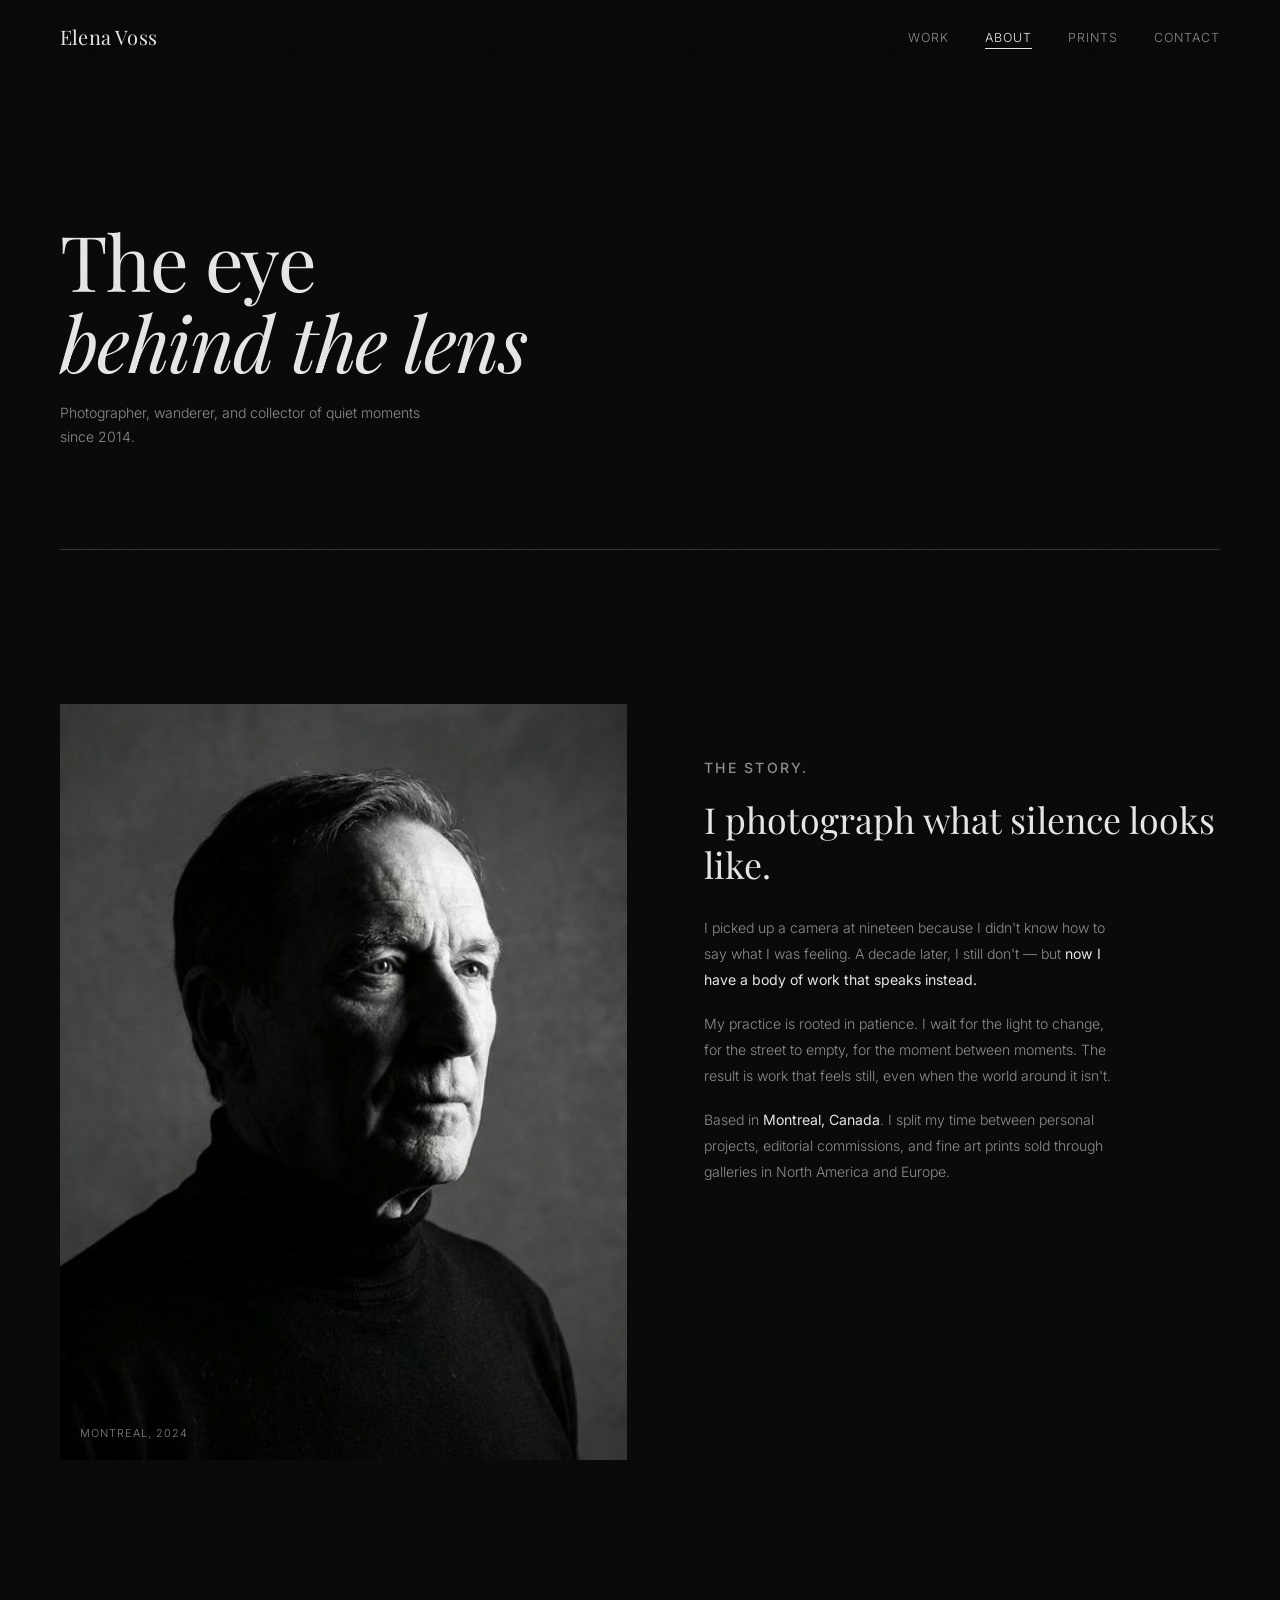
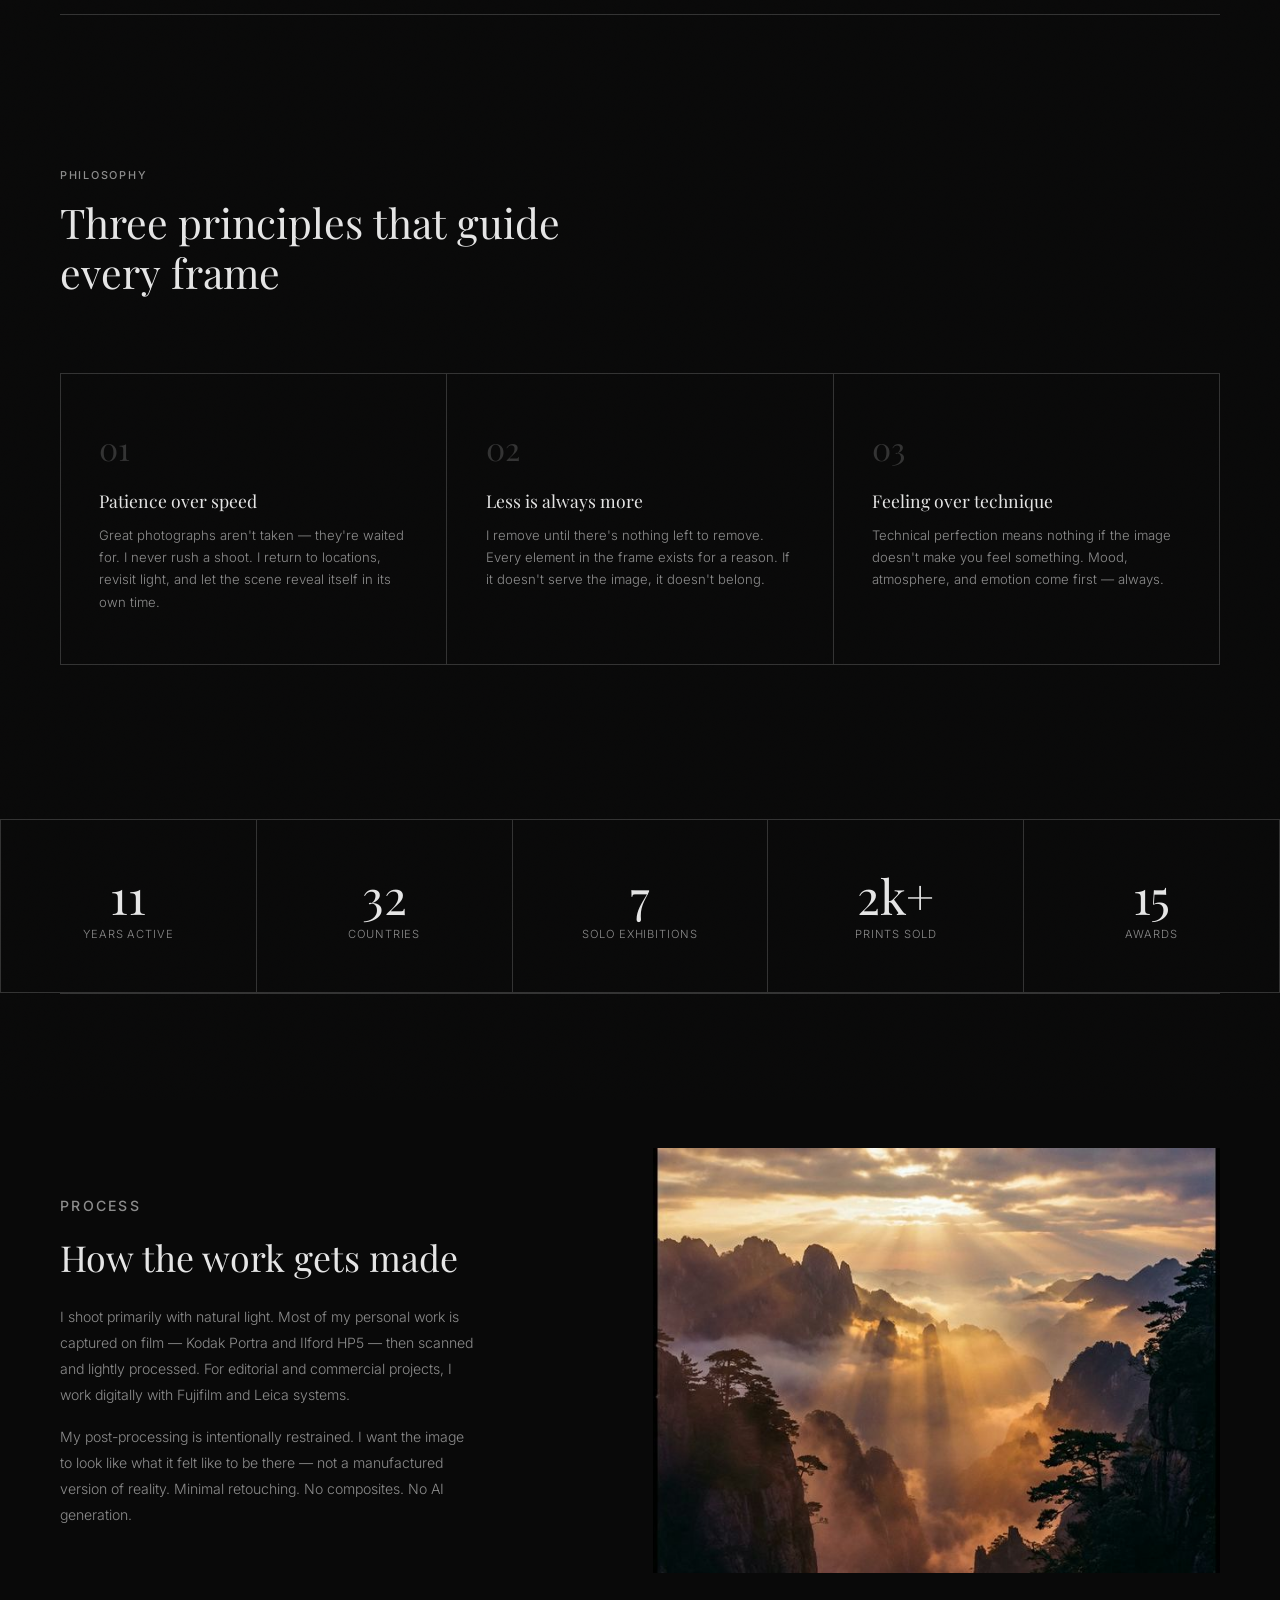
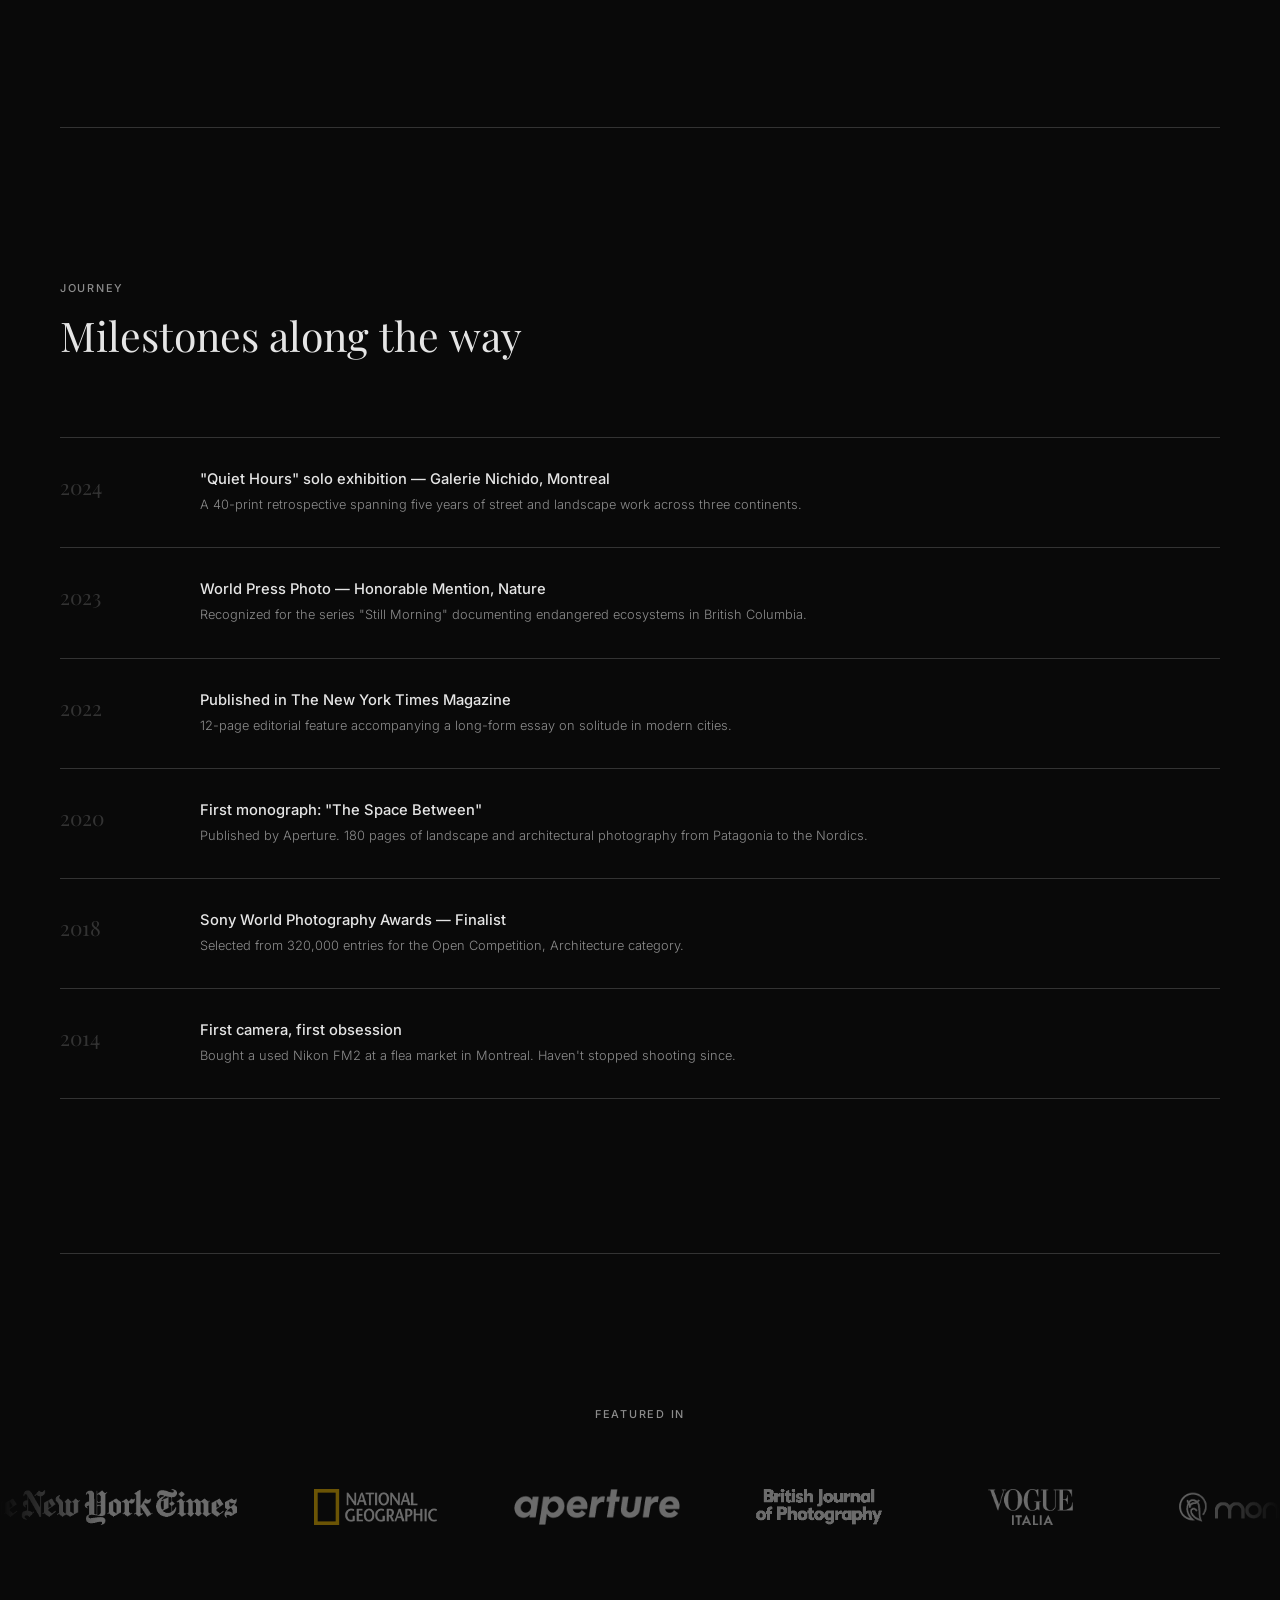
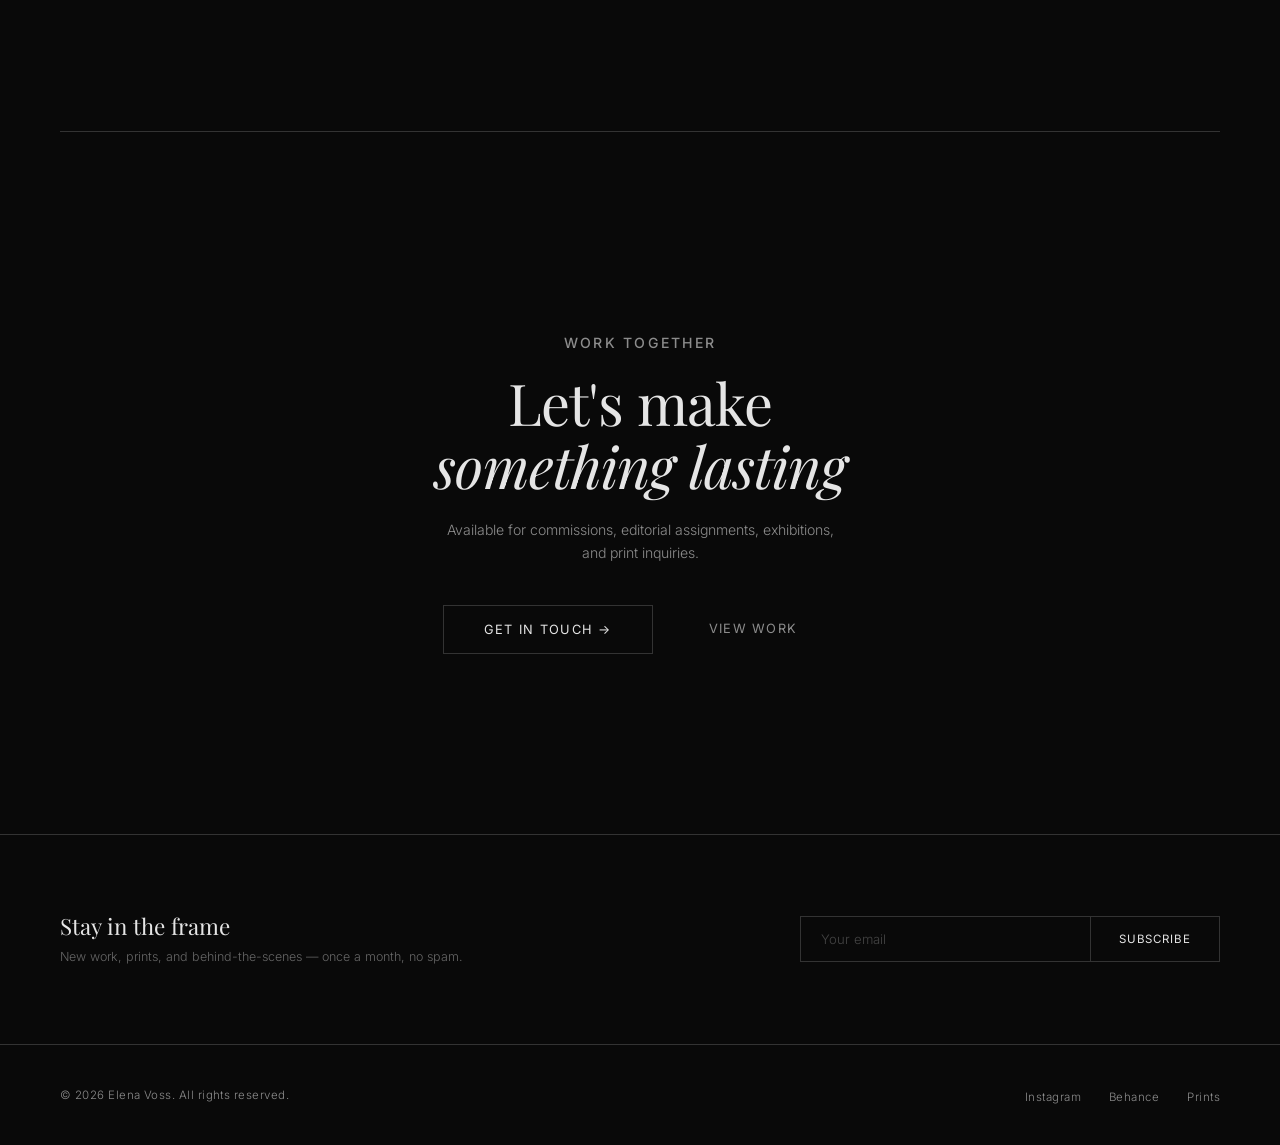
==== commit 4ef04ab9: "Miscallenous Changes." ====
--- a/about.html
+++ b/about.html
@@ -655,8 +655,8 @@
                     <span class="intro-image-caption">Montreal, 2024</span>
                 </div>
                 <div class="intro-text reveal">
-                    <p class="section-label">The Story</p>
-                    <h2>I photograph what silence looks like</h2>
+                    <p class="section-label">The Story.</p>
+                    <h2>I photograph what silence looks like.</h2>
                     <p>I picked up a camera at nineteen because I didn't know how to say what I was feeling. A decade
                         later, I still don't — but <span class="highlight">now I have a body of work that speaks
                             instead.</span></p>
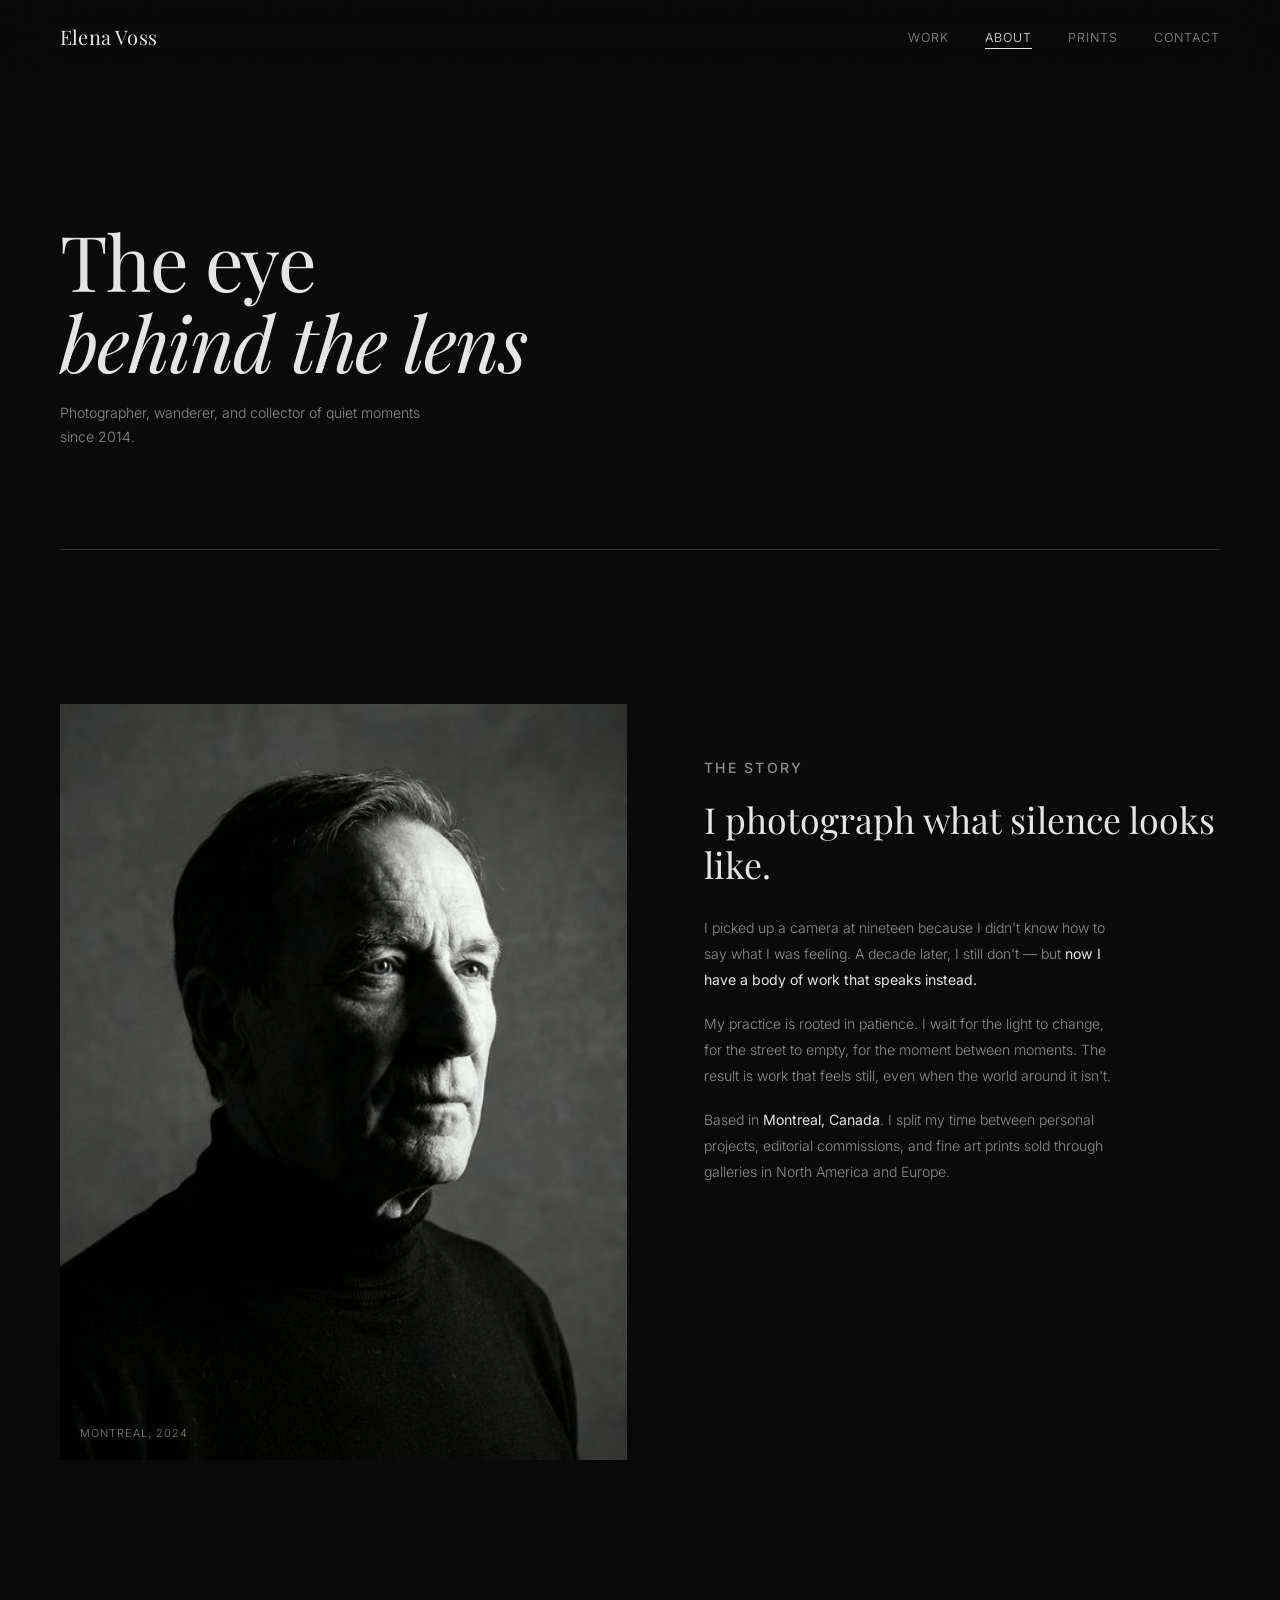
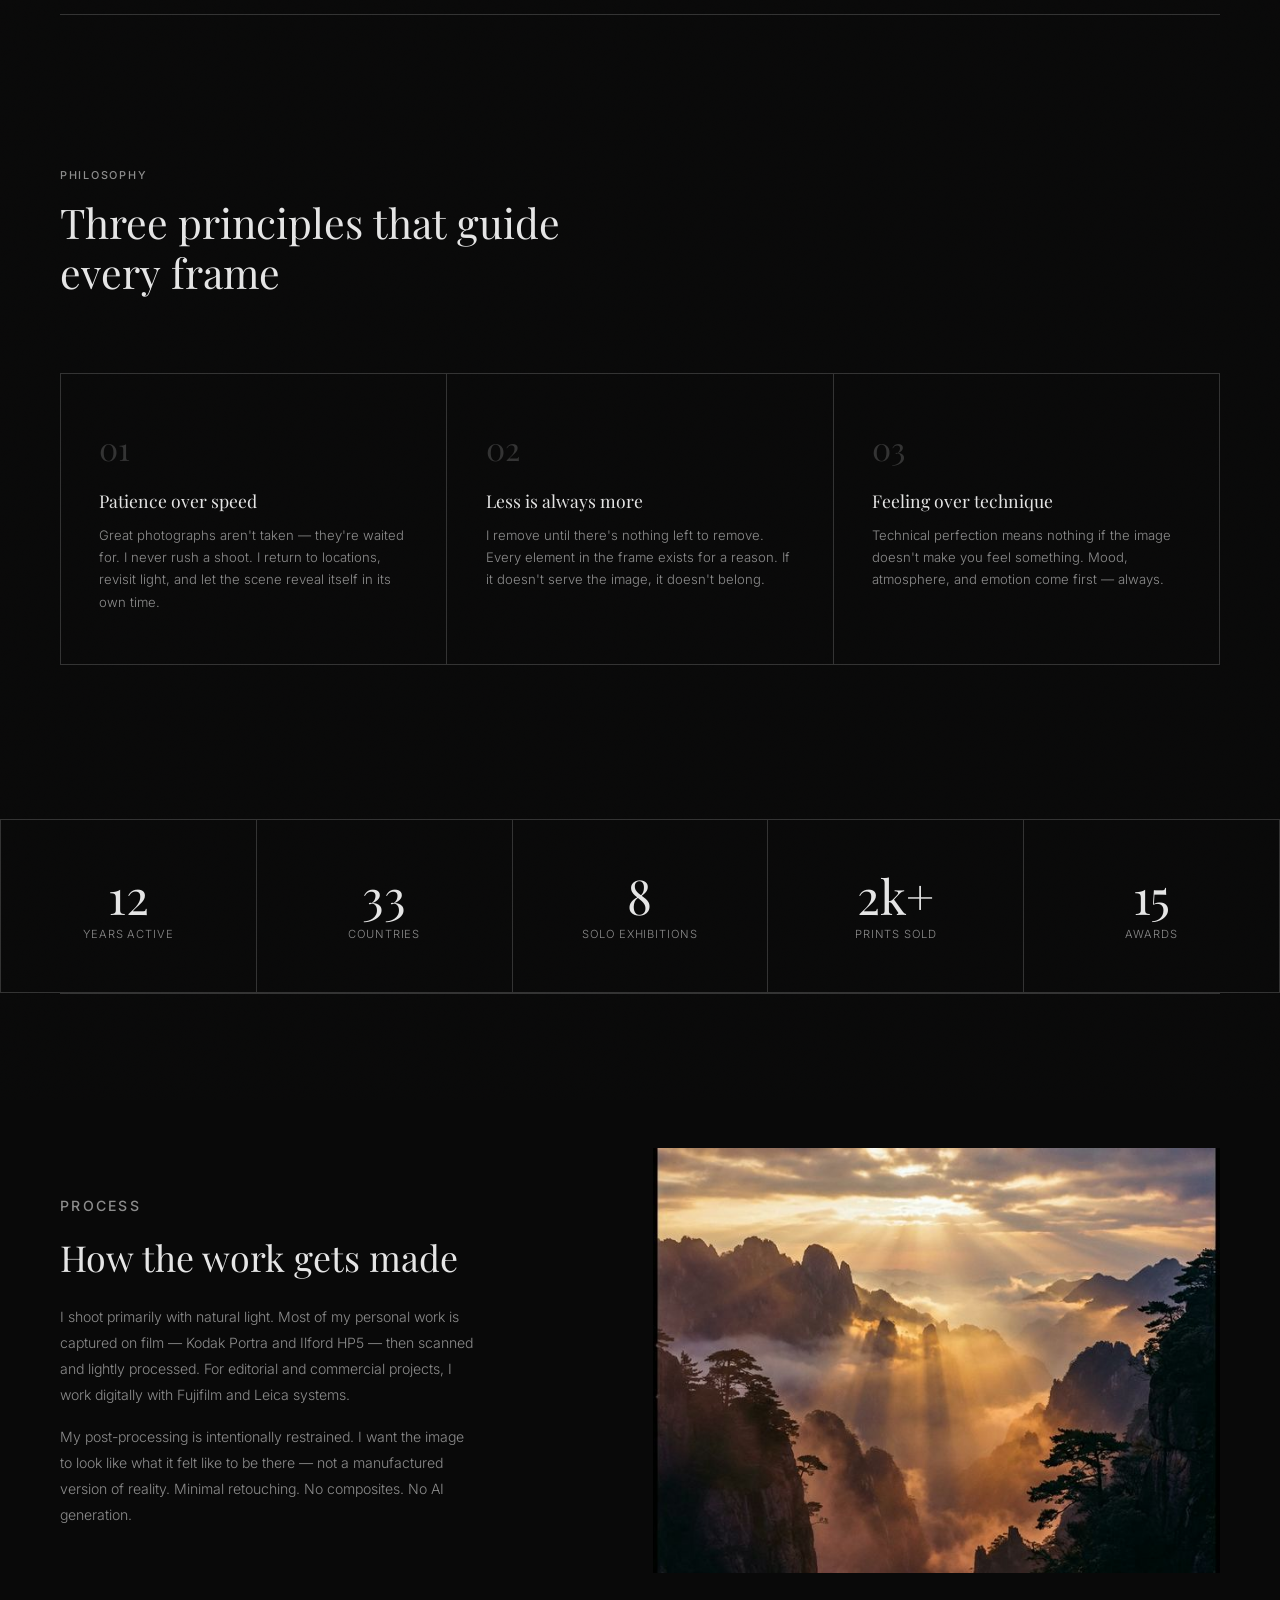
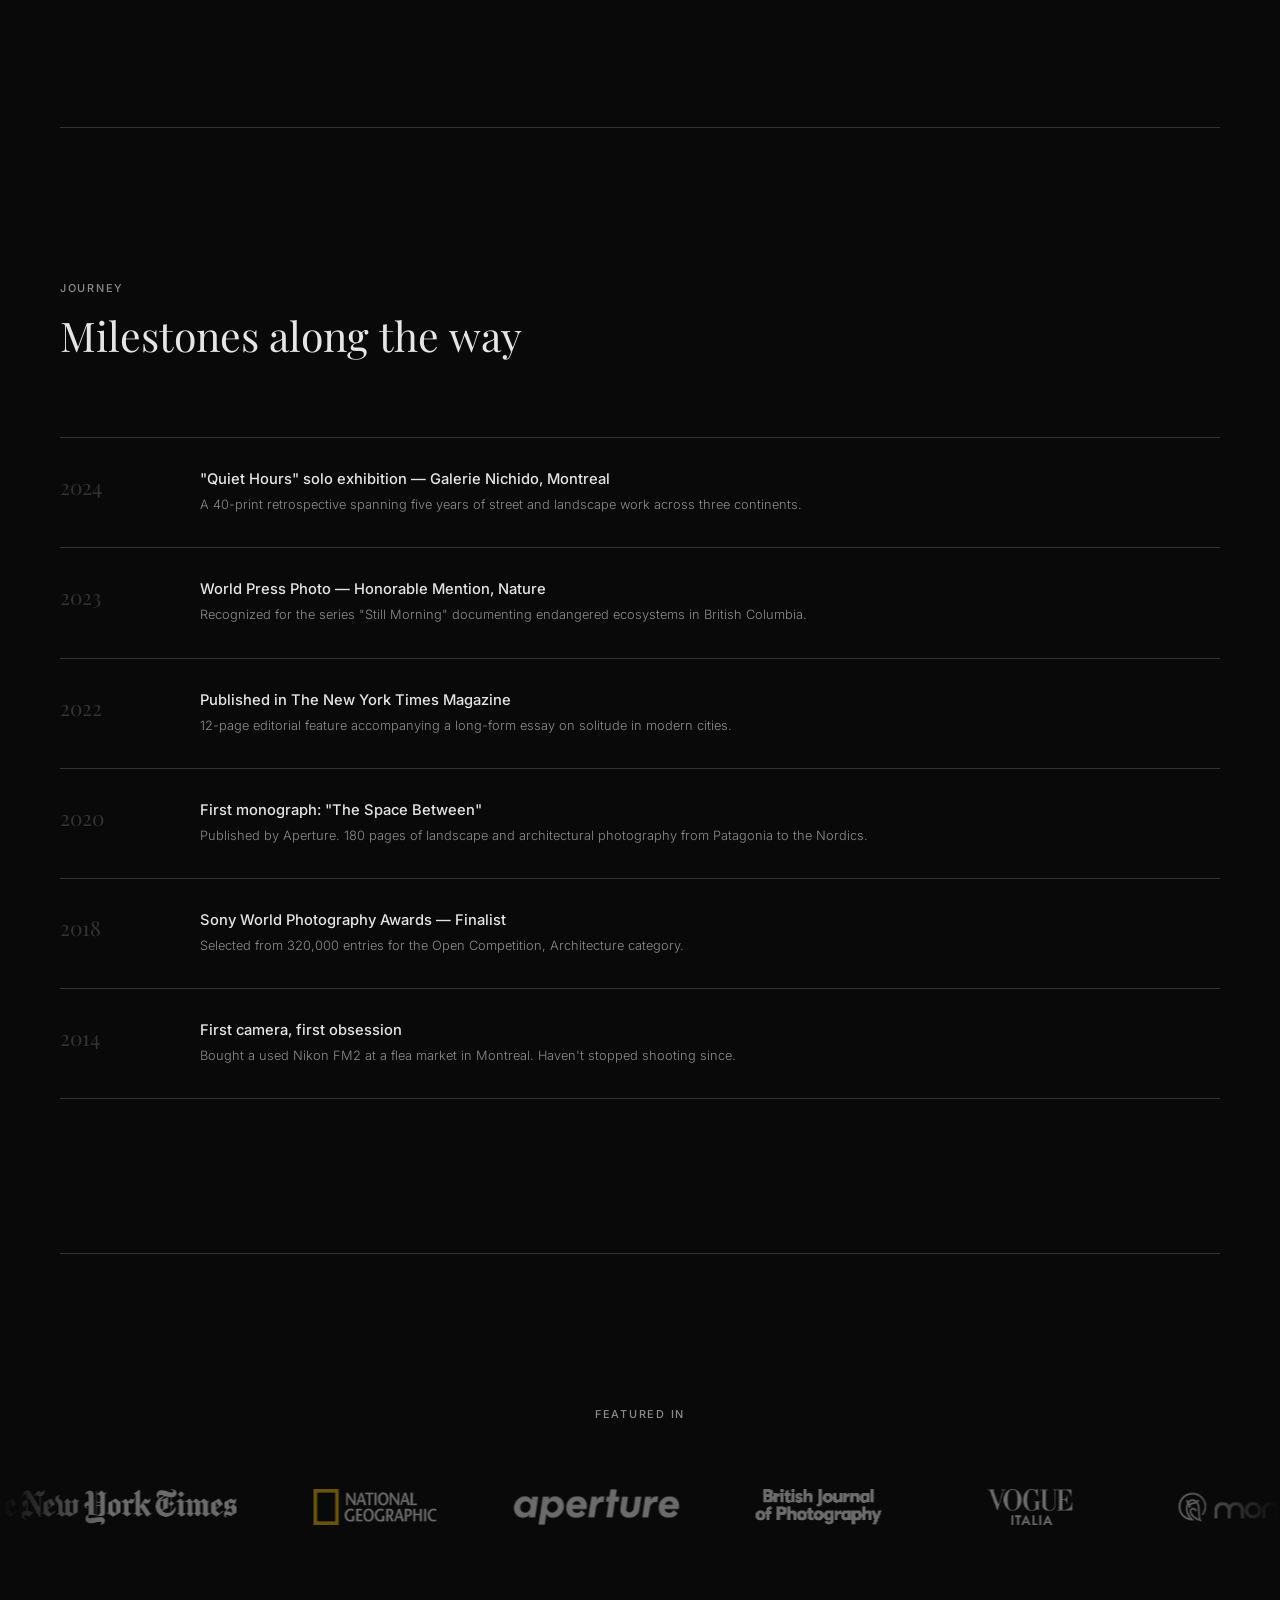
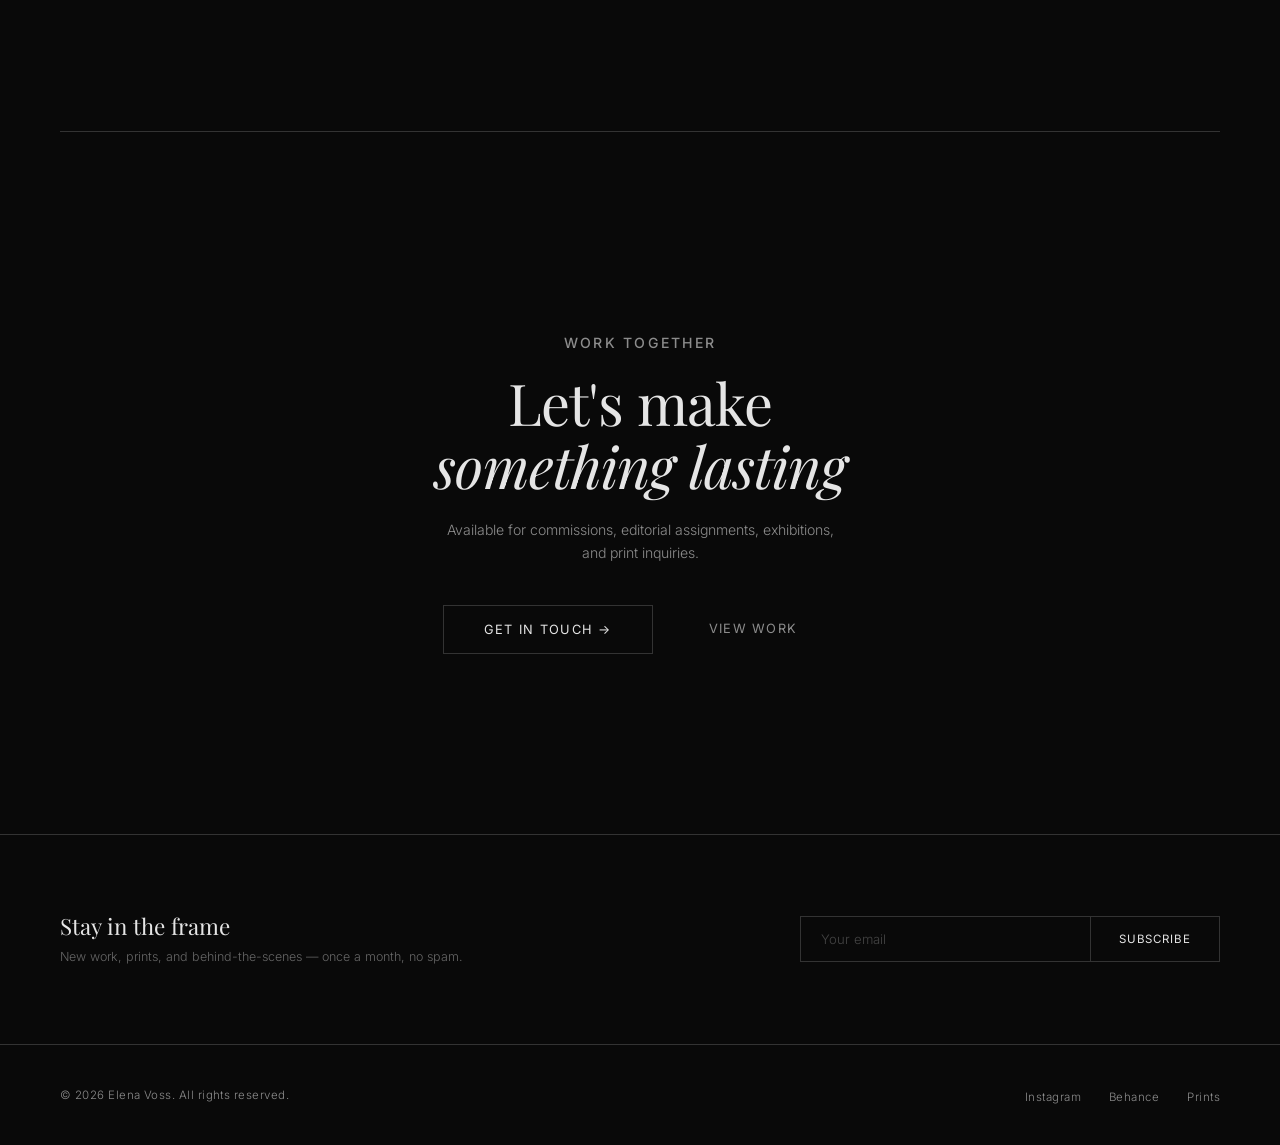
==== commit 1634112a: "Misc." ====
--- a/about.html
+++ b/about.html
@@ -655,7 +655,7 @@
                     <span class="intro-image-caption">Montreal, 2024</span>
                 </div>
                 <div class="intro-text reveal">
-                    <p class="section-label">The Story.</p>
+                    <p class="section-label">The Story</p>
                     <h2>I photograph what silence looks like.</h2>
                     <p>I picked up a camera at nineteen because I didn't know how to say what I was feeling. A decade
                         later, I still don't — but <span class="highlight">now I have a body of work that speaks
